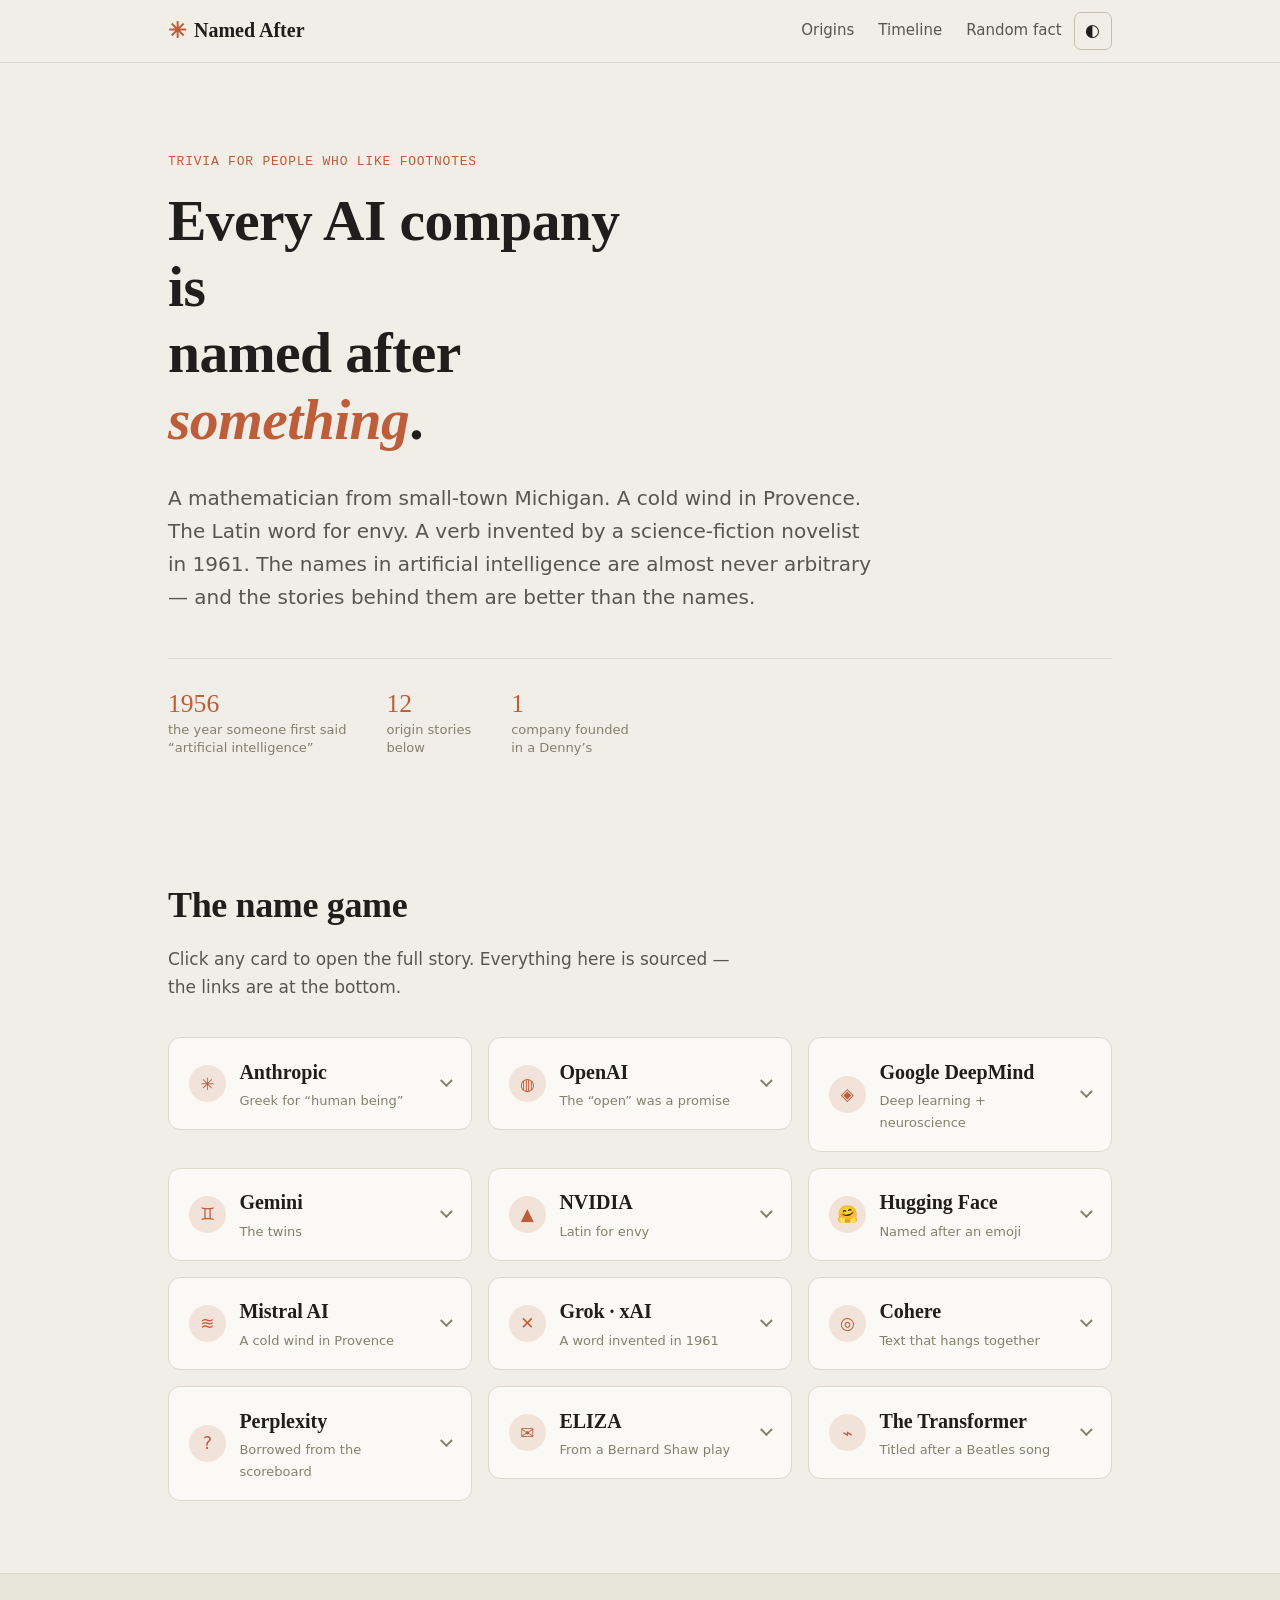
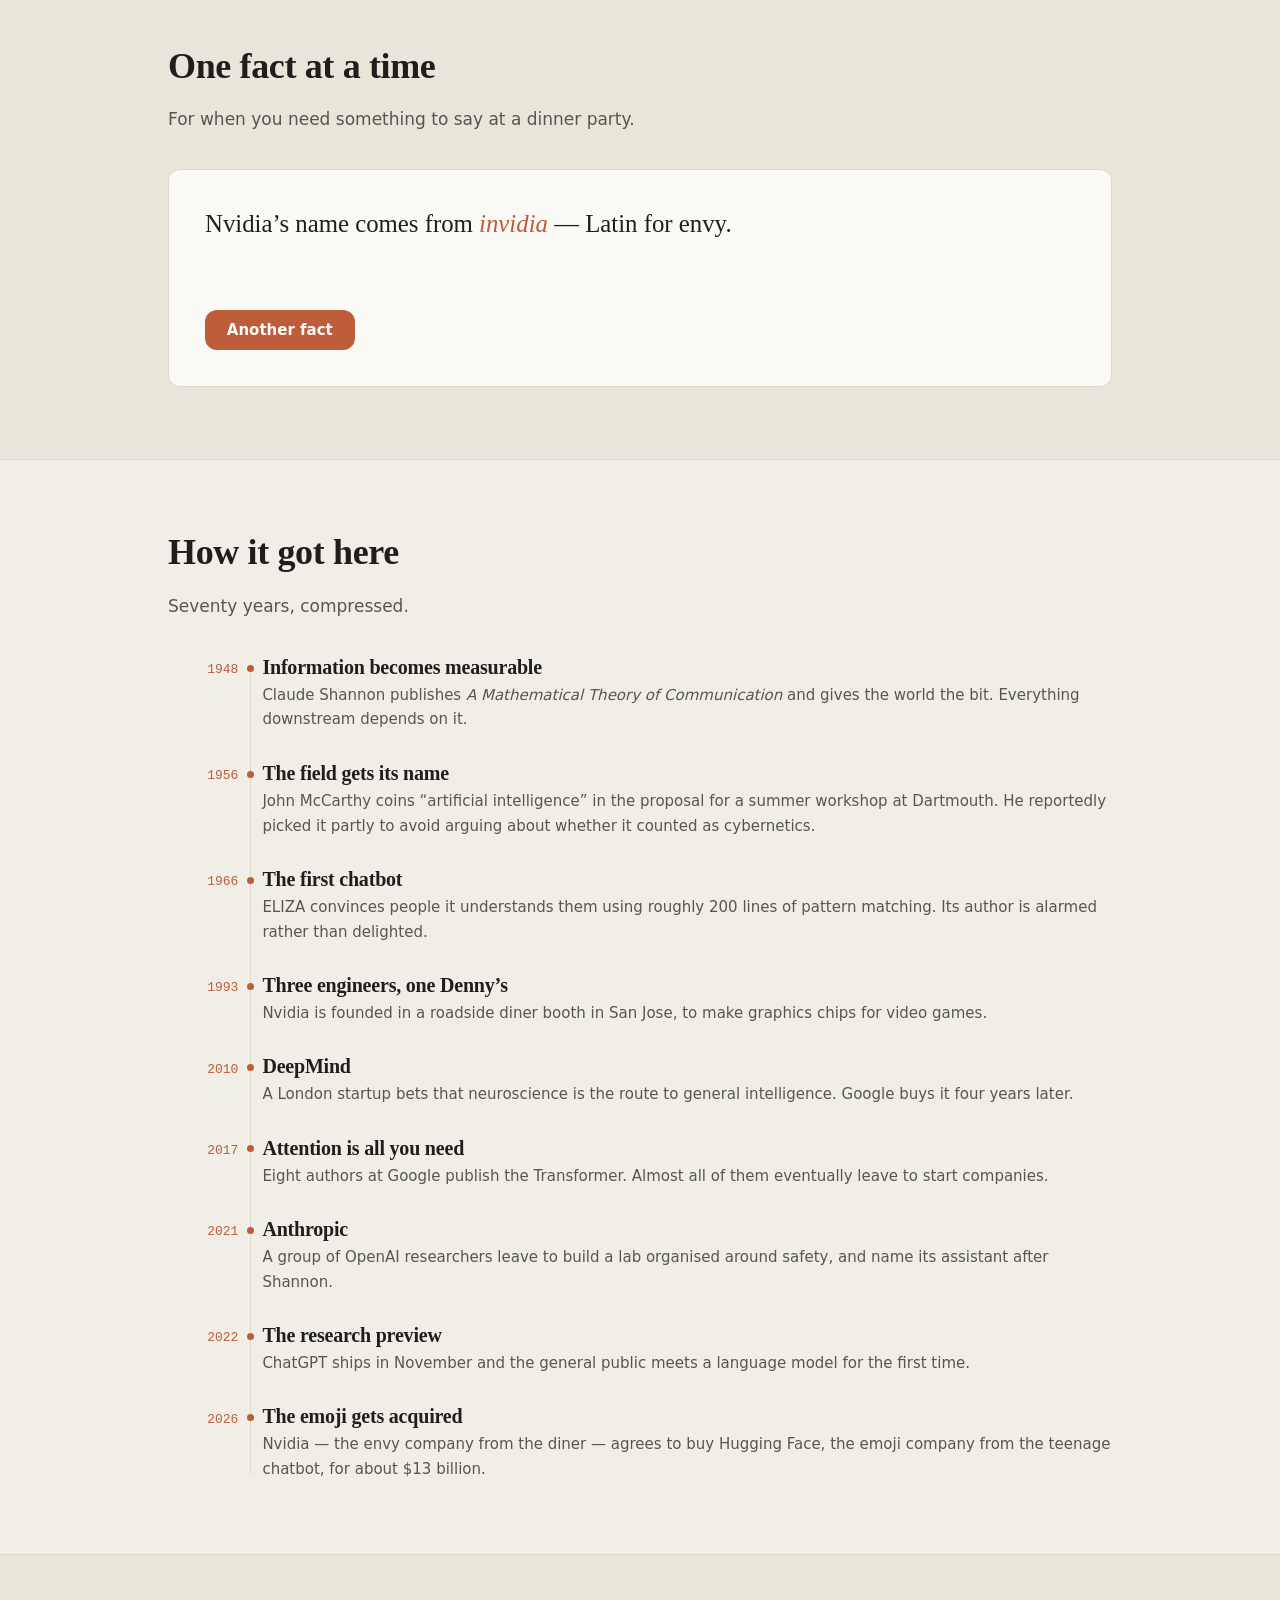
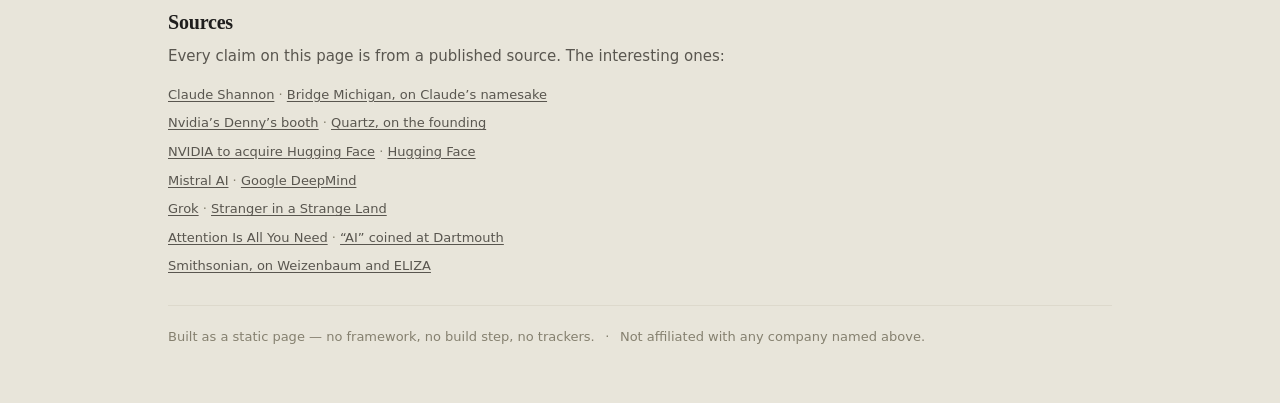
==== index.html @ ec39174f "Named After — where AI companies got their names A static site of origin stories: Claude from a math" ====
<!doctype html>
<html lang="en">
<head>
  <meta charset="utf-8">
  <meta name="viewport" content="width=device-width, initial-scale=1">
  <title>Named After — where AI companies got their names</title>
  <meta name="description" content="Claude comes from a mathematician. Nvidia comes from envy. Grok comes from a 1961 sci-fi novel. The origin stories behind the names in artificial intelligence.">
  <meta name="color-scheme" content="light dark">

  <meta property="og:title" content="Named After — where AI companies got their names">
  <meta property="og:description" content="Claude comes from a mathematician. Nvidia comes from envy. Grok comes from a 1961 sci-fi novel.">
  <meta property="og:type" content="website">

  <link rel="icon" href="data:image/svg+xml,<svg xmlns='http://www.w3.org/2000/svg' viewBox='0 0 100 100'><text y='.9em' font-size='90'>✳️</text></svg>">
  <link rel="stylesheet" href="assets/style.css">
</head>
<body>

<a class="skip-link" href="#main">Skip to content</a>

<header class="site-header">
  <div class="wrap header-inner">
    <a class="brand" href="#top">
      <span class="brand-mark" aria-hidden="true">✳</span>
      <span>Named&nbsp;After</span>
    </a>

    <button class="nav-toggle" aria-expanded="false" aria-controls="site-nav">
      <span class="nav-toggle-bars" aria-hidden="true"></span>
      <span class="sr-only">Menu</span>
    </button>

    <nav id="site-nav" class="site-nav" aria-label="Main">
      <a href="#origins">Origins</a>
      <a href="#timeline">Timeline</a>
      <a href="#shuffle">Random fact</a>
    </nav>

    <button id="theme-toggle" class="theme-toggle" type="button" aria-pressed="false">
      <span class="theme-icon" aria-hidden="true">◐</span>
      <span class="sr-only">Toggle dark mode</span>
    </button>
  </div>
</header>

<main id="main">

  <!-- ================= HERO ================= -->
  <section class="hero" id="top">
    <div class="wrap">
      <p class="eyebrow">Trivia for people who like footnotes</p>
      <h1>
        Every AI company is<br>
        named after <em>something</em>.
      </h1>
      <p class="lede">
        A mathematician from small-town Michigan. A cold wind in Provence. The Latin
        word for envy. A verb invented by a science-fiction novelist in 1961. The
        names in artificial intelligence are almost never arbitrary — and the
        stories behind them are better than the names.
      </p>

      <div class="hero-stats">
        <div class="stat">
          <span class="stat-num">1956</span>
          <span class="stat-label">the year someone first said<br>“artificial intelligence”</span>
        </div>
        <div class="stat">
          <span class="stat-num">12</span>
          <span class="stat-label">origin stories<br>below</span>
        </div>
        <div class="stat">
          <span class="stat-num">1</span>
          <span class="stat-label">company founded<br>in a Denny’s</span>
        </div>
      </div>
    </div>
  </section>

  <!-- ================= ORIGINS ================= -->
  <section class="section" id="origins">
    <div class="wrap">
      <h2>The name game</h2>
      <p class="section-lede">
        Click any card to open the full story. Everything here is sourced — the
        links are at the bottom.
      </p>

      <div class="card-grid">

        <!-- Anthropic -->
        <details class="card" data-tags="lab">
          <summary>
            <span class="card-mark" aria-hidden="true">✳</span>
            <span class="card-head">
              <span class="card-name">Anthropic</span>
              <span class="card-hook">Greek for “human being”</span>
            </span>
          </summary>
          <div class="card-body">
            <p>
              From the Greek <em>ánthrōpos</em> — human being. The name gestures at the
              <strong>anthropic principle</strong>, the idea that any theory of the universe
              has to account for the fact that observers exist inside it to ask the question.
            </p>
            <p>
              Founded in 2021 by siblings <strong>Dario Amodei</strong> (VP of Research at
              OpenAI) and <strong>Daniela Amodei</strong> (VP of Safety &amp; Policy),
              who left along with a group of colleagues including Jared Kaplan, Tom Brown,
              Chris Olah, Sam McCandlish, Jack Clark and Benjamin Mann.
            </p>
            <p class="card-kicker">
              And <strong>Claude</strong>? Named for <strong>Claude Shannon</strong>, the
              father of information theory, who in 1948 worked out that information could
              be measured in bits — the idea nearly all of modern computing rests on. He grew
              up in Gaylord, Michigan, population about 4,000.
            </p>
            <p class="card-meta">Founded 2021 · San Francisco</p>
          </div>
        </details>

        <!-- OpenAI -->
        <details class="card" data-tags="lab">
          <summary>
            <span class="card-mark" aria-hidden="true">◍</span>
            <span class="card-head">
              <span class="card-name">OpenAI</span>
              <span class="card-hook">The “open” was a promise</span>
            </span>
          </summary>
          <div class="card-body">
            <p>
              Founded in December 2015 as a non-profit, with the name announcing the plan:
              AI research published <em>openly</em>, as a counterweight to the same work
              happening behind closed doors at large companies.
            </p>
            <p>
              The structure changed as training costs climbed into the billions, and the
              name has been a running argument ever since — which is what happens when you
              put a commitment in your company name.
            </p>
            <p class="card-kicker">
              ChatGPT was launched in November 2022 as a low-key “research preview.” It
              became the fastest-growing consumer product in history, which nobody involved
              had planned for.
            </p>
            <p class="card-meta">Founded 2015 · San Francisco</p>
          </div>
        </details>

        <!-- DeepMind -->
        <details class="card" data-tags="lab">
          <summary>
            <span class="card-mark" aria-hidden="true">◈</span>
            <span class="card-head">
              <span class="card-name">Google DeepMind</span>
              <span class="card-hook">Deep learning + neuroscience</span>
            </span>
          </summary>
          <div class="card-body">
            <p>
              Founded in London in 2010 by <strong>Demis Hassabis</strong>,
              <strong>Shane Legg</strong> and <strong>Mustafa Suleyman</strong>. The name
              welds <em>deep</em> learning to the <em>mind</em> — the founding bet was that
              neuroscience and AI should be studied together.
            </p>
            <p>
              Google acquired it in 2014 for a reported $500&nbsp;million. In April 2023 it
              merged with Google Brain to become Google DeepMind.
            </p>
            <p class="card-kicker">
              Hassabis was a <strong>chess prodigy</strong> who reached master level at 13,
              then went into video games — he was a lead designer on the 1994 hit
              <em>Theme Park</em> while still a teenager. He was knighted in 2024 and shared
              the Nobel Prize in Chemistry the same year for AlphaFold.
            </p>
            <p class="card-meta">Founded 2010 · London</p>
          </div>
        </details>

        <!-- Gemini -->
        <details class="card" data-tags="model">
          <summary>
            <span class="card-mark" aria-hidden="true">♊</span>
            <span class="card-head">
              <span class="card-name">Gemini</span>
              <span class="card-hook">The twins</span>
            </span>
          </summary>
          <div class="card-body">
            <p>
              Named for the constellation of the twins — fitting for a model built by two
              merged research teams, Google Brain and DeepMind, that had spent a decade as
              rivals inside the same company.
            </p>
            <p class="card-kicker">
              There is a second reading the team has nodded at: <strong>Project Gemini</strong>,
              NASA’s two-seat programme of the mid-1960s. Gemini was the unglamorous middle
              child between Mercury and Apollo — the one that proved rendezvous and docking,
              without which the Moon landing could not have happened.
            </p>
            <p class="card-meta">Announced 2023 · Mountain View</p>
          </div>
        </details>

        <!-- NVIDIA -->
        <details class="card" data-tags="chips">
          <summary>
            <span class="card-mark" aria-hidden="true">▲</span>
            <span class="card-head">
              <span class="card-name">NVIDIA</span>
              <span class="card-hook">Latin for envy</span>
            </span>
          </summary>
          <div class="card-body">
            <p>
              From <em>invidia</em>, Latin for <strong>envy</strong> — the founders wanted
              graphics that the rest of the industry would covet. It blends with
              <strong>“NV”</strong>, short for “next version,” which is what they had been
              naming their files.
            </p>
            <p>
              Founded on 25 January 1993 by <strong>Jensen Huang</strong>,
              <strong>Chris Malachowsky</strong> and <strong>Curtis Priem</strong> — over
              coffee in a booth at a <strong>Denny’s in San Jose</strong>. Huang had been a
              dishwasher and busboy at Denny’s as a teenager. The booth now has a plaque.
            </p>
            <p class="card-kicker">
              The company that sold graphics cards to gamers turned out to own the hardware
              the entire AI industry runs on. In September 2026 it agreed to buy
              <strong>Hugging Face for about $13&nbsp;billion</strong> — its second-largest
              acquisition ever.
            </p>
            <p class="card-meta">Founded 1993 · San Jose</p>
          </div>
        </details>

        <!-- Hugging Face -->
        <details class="card" data-tags="tools">
          <summary>
            <span class="card-mark" aria-hidden="true">🤗</span>
            <span class="card-head">
              <span class="card-name">Hugging Face</span>
              <span class="card-hook">Named after an emoji</span>
            </span>
          </summary>
          <div class="card-body">
            <p>
              Straightforwardly named after <strong>🤗</strong>, the hugging face emoji.
              Founded in 2016 in New York by three French entrepreneurs who were building
              a <strong>chatbot for bored teenagers</strong>.
            </p>
            <p>
              The chatbot went nowhere. The tooling they had built to make it work turned
              into the default place the world shares machine-learning models — over
              3&nbsp;million of them, used by more than 18&nbsp;million developers.
            </p>
            <p class="card-kicker">
              In September 2026, <strong>NVIDIA agreed to acquire it for roughly
              $13&nbsp;billion</strong>. Which means an emoji a teenage-chatbot startup
              picked in 2016 is now worth about as much as a mid-size airline.
            </p>
            <p class="card-meta">Founded 2016 · New York</p>
          </div>
        </details>

        <!-- Mistral -->
        <details class="card" data-tags="lab">
          <summary>
            <span class="card-mark" aria-hidden="true">≋</span>
            <span class="card-head">
              <span class="card-name">Mistral AI</span>
              <span class="card-hook">A cold wind in Provence</span>
            </span>
          </summary>
          <div class="card-body">
            <p>
              The <strong>mistral</strong> is a strong, cold, dry north-westerly that funnels
              down the Rhône valley into the Mediterranean. It can blow for days, and it is
              famous for scouring the sky to a hard clear blue.
            </p>
            <p>
              Founded in Paris in 2023 by <strong>Arthur Mensch</strong> (ex-DeepMind),
              <strong>Guillaume Lample</strong> and <strong>Timothée Lacroix</strong>
              (both ex-Meta), who had met as students at École Polytechnique.
            </p>
            <p class="card-kicker">
              A very deliberate piece of naming: something unmistakably French and
              regional, from a company whose pitch was that Europe should not depend on
              American labs for its AI.
            </p>
            <p class="card-meta">Founded 2023 · Paris</p>
          </div>
        </details>

        <!-- xAI / Grok -->
        <details class="card" data-tags="model">
          <summary>
            <span class="card-mark" aria-hidden="true">✕</span>
            <span class="card-head">
              <span class="card-name">Grok · xAI</span>
              <span class="card-hook">A word invented in 1961</span>
            </span>
          </summary>
          <div class="card-body">
            <p>
              <strong>Grok</strong> was coined by <strong>Robert A. Heinlein</strong> in his
              1961 novel <em>Stranger in a Strange Land</em>. In the book it is a Martian
              word, and it means to understand something so completely that you merge with
              it — comprehension as absorption, not as analysis.
            </p>
            <p>
              It escaped the novel into 1960s counterculture, then into programmer slang,
              and is now in the <strong>Oxford English Dictionary</strong>: “to understand
              intuitively or by empathy.”
            </p>
            <p class="card-kicker">
              Heinlein’s Martians reportedly considered the word untranslatable, on the
              grounds that you would have to already grok it to understand the explanation.
            </p>
            <p class="card-meta">Founded 2023 · Bay Area</p>
          </div>
        </details>

        <!-- Cohere -->
        <details class="card" data-tags="lab">
          <summary>
            <span class="card-mark" aria-hidden="true">◎</span>
            <span class="card-head">
              <span class="card-name">Cohere</span>
              <span class="card-hook">Text that hangs together</span>
            </span>
          </summary>
          <div class="card-body">
            <p>
              To <em>cohere</em> is to hold together — which is exactly the thing language
              models are graded on. Founded in Toronto in 2019.
            </p>
            <p class="card-kicker">
              Co-founder <strong>Aidan Gomez</strong> was one of the eight authors of
              <em>Attention Is All You Need</em>, the 2017 Google paper that introduced the
              Transformer. He was an intern at the time. Nearly every author of that paper
              has since left to found or join an AI company.
            </p>
            <p class="card-meta">Founded 2019 · Toronto</p>
          </div>
        </details>

        <!-- Perplexity -->
        <details class="card" data-tags="tools">
          <summary>
            <span class="card-mark" aria-hidden="true">?</span>
            <span class="card-head">
              <span class="card-name">Perplexity</span>
              <span class="card-hook">Borrowed from the scoreboard</span>
            </span>
          </summary>
          <div class="card-body">
            <p>
              <strong>Perplexity</strong> is the classic measure of how good a language model
              is: roughly, how <em>surprised</em> the model is by text it has not seen. Low
              perplexity means the next word was close to what it expected.
            </p>
            <p>
              An in-joke of a name for a search company — naming yourself after the thing
              you are trying to drive down.
            </p>
            <p class="card-kicker">
              One way to picture it: a perplexity of 20 means the model is about as unsure
              as if it were picking uniformly between 20 equally plausible next words.
            </p>
            <p class="card-meta">Founded 2022 · San Francisco</p>
          </div>
        </details>

        <!-- ELIZA -->
        <details class="card" data-tags="history">
          <summary>
            <span class="card-mark" aria-hidden="true">✉</span>
            <span class="card-head">
              <span class="card-name">ELIZA</span>
              <span class="card-hook">From a Bernard Shaw play</span>
            </span>
          </summary>
          <div class="card-body">
            <p>
              The first chatbot, written by <strong>Joseph Weizenbaum</strong> at MIT between
              1964 and 1966. Named after <strong>Eliza Doolittle</strong> in George Bernard
              Shaw’s <em>Pygmalion</em> — the flower girl taught to speak like a duchess
              without changing who she is. A pointed choice: the program imitated
              understanding without having any.
            </p>
            <p>
              Its best-known script, DOCTOR, parodied a psychotherapist by turning your
              statements back into questions. It was about 200 lines of pattern-matching.
            </p>
            <p class="card-kicker">
              People confided in it anyway — reportedly including Weizenbaum’s own secretary,
              who asked him to leave the room. He spent much of the rest of his life warning
              about what he had found, and the effect is still called the
              <strong>ELIZA effect</strong>.
            </p>
            <p class="card-meta">1966 · MIT</p>
          </div>
        </details>

        <!-- Transformer -->
        <details class="card" data-tags="history">
          <summary>
            <span class="card-mark" aria-hidden="true">⌁</span>
            <span class="card-head">
              <span class="card-name">The Transformer</span>
              <span class="card-hook">Titled after a Beatles song</span>
            </span>
          </summary>
          <div class="card-body">
            <p>
              The architecture under the “T” in GPT arrived in a 2017 Google paper by eight
              authors: <em>Attention Is All You Need</em>. The title is a play on the
              Beatles’ <strong>“All You Need Is Love.”</strong>
            </p>
            <p>
              Co-author <strong>Llion Jones</strong> has said the title took him about five
              seconds to think of, and that he did not expect the others to go for it.
            </p>
            <p class="card-kicker">
              The claim in the title was technical and slightly cheeky: you could throw out
              the recurrence and convolutions everyone assumed were essential, and keep only
              the attention mechanism. It worked, and it is why any of the rest of this page
              exists.
            </p>
            <p class="card-meta">2017 · Google</p>
          </div>
        </details>

      </div>
    </div>
  </section>

  <!-- ================= SHUFFLE ================= -->
  <section class="section section-alt" id="shuffle">
    <div class="wrap">
      <h2>One fact at a time</h2>
      <p class="section-lede">For when you need something to say at a dinner party.</p>

      <div class="fact-box">
        <p class="fact-text" id="fact-text" aria-live="polite">
          Nvidia’s name comes from <em>invidia</em> — Latin for envy.
        </p>
        <button class="btn btn-primary" id="fact-btn" type="button">Another fact</button>
      </div>
    </div>
  </section>

  <!-- ================= TIMELINE ================= -->
  <section class="section" id="timeline">
    <div class="wrap">
      <h2>How it got here</h2>
      <p class="section-lede">Seventy years, compressed.</p>

      <ol class="timeline">
        <li>
          <span class="tl-year">1948</span>
          <div class="tl-body">
            <h3>Information becomes measurable</h3>
            <p>Claude Shannon publishes <em>A Mathematical Theory of Communication</em> and
            gives the world the bit. Everything downstream depends on it.</p>
          </div>
        </li>
        <li>
          <span class="tl-year">1956</span>
          <div class="tl-body">
            <h3>The field gets its name</h3>
            <p>John McCarthy coins “artificial intelligence” in the proposal for a summer
            workshop at Dartmouth. He reportedly picked it partly to avoid arguing about
            whether it counted as cybernetics.</p>
          </div>
        </li>
        <li>
          <span class="tl-year">1966</span>
          <div class="tl-body">
            <h3>The first chatbot</h3>
            <p>ELIZA convinces people it understands them using roughly 200 lines of
            pattern matching. Its author is alarmed rather than delighted.</p>
          </div>
        </li>
        <li>
          <span class="tl-year">1993</span>
          <div class="tl-body">
            <h3>Three engineers, one Denny’s</h3>
            <p>Nvidia is founded in a roadside diner booth in San Jose, to make graphics
            chips for video games.</p>
          </div>
        </li>
        <li>
          <span class="tl-year">2010</span>
          <div class="tl-body">
            <h3>DeepMind</h3>
            <p>A London startup bets that neuroscience is the route to general intelligence.
            Google buys it four years later.</p>
          </div>
        </li>
        <li>
          <span class="tl-year">2017</span>
          <div class="tl-body">
            <h3>Attention is all you need</h3>
            <p>Eight authors at Google publish the Transformer. Almost all of them
            eventually leave to start companies.</p>
          </div>
        </li>
        <li>
          <span class="tl-year">2021</span>
          <div class="tl-body">
            <h3>Anthropic</h3>
            <p>A group of OpenAI researchers leave to build a lab organised around safety,
            and name its assistant after Shannon.</p>
          </div>
        </li>
        <li>
          <span class="tl-year">2022</span>
          <div class="tl-body">
            <h3>The research preview</h3>
            <p>ChatGPT ships in November and the general public meets a language model for
            the first time.</p>
          </div>
        </li>
        <li>
          <span class="tl-year">2026</span>
          <div class="tl-body">
            <h3>The emoji gets acquired</h3>
            <p>Nvidia — the envy company from the diner — agrees to buy Hugging Face, the
            emoji company from the teenage chatbot, for about $13 billion.</p>
          </div>
        </li>
      </ol>
    </div>
  </section>

</main>

<footer class="site-footer">
  <div class="wrap">
    <h2 class="footer-title">Sources</h2>
    <p class="footer-note">
      Every claim on this page is from a published source. The interesting ones:
    </p>
    <ul class="source-list">
      <li><a href="https://en.wikipedia.org/wiki/Claude_Shannon">Claude Shannon</a> · <a href="https://bridgemi.com/business-watch/ever-tried-claude-ai-meet-the-michigander-who-inspired-its-name/">Bridge Michigan, on Claude’s namesake</a></li>
      <li><a href="https://blogs.nvidia.com/blog/2023/09/26/nvidia-dennys-trillion">Nvidia’s Denny’s booth</a> · <a href="https://qz.com/nvidia-history-origin-ai-chip-jensen-huang-1851372906">Quartz, on the founding</a></li>
      <li><a href="https://blogs.nvidia.com/blog/nvidia-to-acquire-hugging-face/">NVIDIA to acquire Hugging Face</a> · <a href="https://en.wikipedia.org/wiki/Hugging_Face">Hugging Face</a></li>
      <li><a href="https://en.wikipedia.org/wiki/Mistral_AI">Mistral AI</a> · <a href="https://en.wikipedia.org/wiki/Google_DeepMind">Google DeepMind</a></li>
      <li><a href="https://en.wikipedia.org/wiki/Grok">Grok</a> · <a href="https://en.wikipedia.org/wiki/Stranger_in_a_Strange_Land">Stranger in a Strange Land</a></li>
      <li><a href="https://arxiv.org/abs/1706.03762">Attention Is All You Need</a> · <a href="https://home.dartmouth.edu/about/artificial-intelligence-ai-coined-dartmouth">“AI” coined at Dartmouth</a></li>
      <li><a href="https://www.smithsonianmag.com/history/why-the-computer-scientist-behind-the-worlds-first-chatbot-dedicated-his-life-to-publicizing-the-threat-posed-by-ai-180987971/">Smithsonian, on Weizenbaum and ELIZA</a></li>
    </ul>
    <p class="colophon">
      Built as a static page — no framework, no build step, no trackers.
      <span class="colophon-sep" aria-hidden="true">·</span>
      Not affiliated with any company named above.
    </p>
  </div>
</footer>

<script src="assets/main.js"></script>
</body>
</html>
---- assets/style.css ----
/* ==========================================================================
   Named After — stylesheet
   --------------------------------------------------------------------------
   Every colour is a custom property, defined once in the :root blocks below.
   Nothing further down hardcodes a colour. Dark mode is therefore only a
   redefinition of tokens — keep it that way.

   Three theme states, and all three are needed:
     :root                                  light (also the no-preference default)
     @media (prefers-color-scheme: dark)    follows the OS, unless overridden
     :root[data-theme="..."]                explicit user choice, wins over both
   ========================================================================== */

:root {
  --bg:            #f0eee6;
  --bg-alt:        #e8e5da;
  --surface:       #faf9f5;
  --surface-2:     #f3f1e9;
  --border:        #ddd9cc;
  --border-strong: #c5bfad;

  --text:          #1f1e1d;
  --text-muted:    #59564f;
  --text-faint:    #85806f;

  --accent:        #bd5d3a;
  --accent-hover:  #a04a2b;
  --accent-soft:   #f2e3da;
  --on-accent:     #fdfcfa;

  --focus:         #1a6ec4;

  --wrap:      62rem;
  --radius:    12px;
  --radius-sm: 7px;

  --step-2: 0.8125rem;
  --step-1: 0.9375rem;
  --step0:  1.0625rem;
  --step1:  1.25rem;
  --step2:  1.6rem;
  --step3:  2.25rem;

  --serif: "Iowan Old Style", "Palatino Linotype", Palatino, Georgia,
           "Times New Roman", serif;
  --sans:  ui-sans-serif, system-ui, -apple-system, "Segoe UI", Roboto,
           "Helvetica Neue", Arial, sans-serif;
  --mono:  ui-monospace, SFMono-Regular, "SF Mono", Menlo, Consolas,
           "Liberation Mono", monospace;
}

/* Follow the OS, but never override an explicit light choice. */
@media (prefers-color-scheme: dark) {
  :root:not([data-theme="light"]) {
    --bg:            #1f1e1d;
    --bg-alt:        #191817;
    --surface:       #262624;
    --surface-2:     #2e2d2a;
    --border:        #3a3835;
    --border-strong: #4e4b46;

    --text:          #f0eee6;
    --text-muted:    #b4afa2;
    --text-faint:    #8c8779;

    --accent:        #e08a6b;
    --accent-hover:  #eda186;
    --accent-soft:   #35291f;
    --on-accent:     #1f1e1d;

    --focus:         #7ab5f5;
  }
}

/* Explicit choice wins in both directions. */
:root[data-theme="dark"] {
  --bg:            #1f1e1d;
  --bg-alt:        #191817;
  --surface:       #262624;
  --surface-2:     #2e2d2a;
  --border:        #3a3835;
  --border-strong: #4e4b46;

  --text:          #f0eee6;
  --text-muted:    #b4afa2;
  --text-faint:    #8c8779;

  --accent:        #e08a6b;
  --accent-hover:  #eda186;
  --accent-soft:   #35291f;
  --on-accent:     #1f1e1d;

  --focus:         #7ab5f5;
}

/* --- Base ----------------------------------------------------------- */

*, *::before, *::after { box-sizing: border-box; }

html { scroll-behavior: smooth; }
@media (prefers-reduced-motion: reduce) { html { scroll-behavior: auto; } }

body {
  margin: 0;
  background: var(--bg);
  color: var(--text);
  font-family: var(--sans);
  font-size: var(--step0);
  line-height: 1.65;
  -webkit-font-smoothing: antialiased;
}

h1, h2, h3 {
  font-family: var(--serif);
  line-height: 1.15;
  margin: 0 0 0.5em;
  letter-spacing: -0.01em;
  font-weight: 600;
}

p { margin: 0 0 1em; }

a { color: var(--accent); text-underline-offset: 2px; }
a:hover { color: var(--accent-hover); }

em { font-style: italic; }

:focus-visible {
  outline: 2px solid var(--focus);
  outline-offset: 2px;
  border-radius: 3px;
}

.sr-only {
  position: absolute; width: 1px; height: 1px;
  padding: 0; margin: -1px; overflow: hidden;
  clip: rect(0 0 0 0); white-space: nowrap; border: 0;
}

.skip-link {
  position: absolute; left: 0.5rem; top: -3rem;
  background: var(--accent); color: var(--on-accent);
  padding: 0.5rem 0.9rem; border-radius: var(--radius-sm);
  text-decoration: none; z-index: 100;
  transition: top 120ms ease;
}
.skip-link:focus { top: 0.5rem; color: var(--on-accent); }

.wrap {
  width: 100%;
  max-width: var(--wrap);
  margin-inline: auto;
  padding-inline: 1.5rem;
}

/* --- Header --------------------------------------------------------- */

.site-header {
  position: sticky;
  top: 0;
  z-index: 20;
  background: color-mix(in srgb, var(--bg) 86%, transparent);
  backdrop-filter: blur(10px);
  border-bottom: 1px solid var(--border);
}

.header-inner {
  display: flex;
  align-items: center;
  gap: 0.75rem;
  min-height: 3.85rem;
}

.brand {
  display: inline-flex;
  align-items: center;
  gap: 0.5rem;
  font-family: var(--serif);
  font-size: var(--step1);
  font-weight: 600;
  color: var(--text);
  text-decoration: none;
  margin-right: auto;
}
.brand-mark { color: var(--accent); font-size: 1.1em; }

.site-nav { display: flex; gap: 1.5rem; }
.site-nav a {
  color: var(--text-muted);
  text-decoration: none;
  font-size: var(--step-1);
  font-weight: 500;
}
.site-nav a:hover { color: var(--text); }

.nav-toggle, .theme-toggle {
  display: inline-flex;
  align-items: center; justify-content: center;
  width: 2.4rem; height: 2.4rem;
  background: transparent;
  color: var(--text);
  border: 1px solid var(--border-strong);
  border-radius: var(--radius-sm);
  cursor: pointer;
  font-size: var(--step0);
  flex: 0 0 auto;
}
.nav-toggle:hover, .theme-toggle:hover { background: var(--surface-2); }

.nav-toggle { display: none; }

.nav-toggle-bars,
.nav-toggle-bars::before,
.nav-toggle-bars::after {
  display: block; width: 17px; height: 2px;
  background: var(--text); border-radius: 2px;
}
.nav-toggle-bars { position: relative; }
.nav-toggle-bars::before,
.nav-toggle-bars::after { content: ""; position: absolute; left: 0; }
.nav-toggle-bars::before { top: -6px; }
.nav-toggle-bars::after  { top:  6px; }

/* --- Hero ----------------------------------------------------------- */

.hero { padding: clamp(3rem, 8vw, 5.5rem) 0 clamp(2rem, 5vw, 3.5rem); }

.eyebrow {
  font-family: var(--mono);
  font-size: var(--step-2);
  letter-spacing: 0.06em;
  text-transform: uppercase;
  color: var(--accent);
  margin-bottom: 1rem;
}

.hero h1 {
  font-size: clamp(2.2rem, 6.4vw, 3.6rem);
  max-width: 16ch;
}
.hero h1 em { color: var(--accent); font-style: italic; }

.lede {
  font-size: var(--step1);
  color: var(--text-muted);
  max-width: 56ch;
  margin-top: 1.4rem;
}

.hero-stats {
  display: flex;
  flex-wrap: wrap;
  gap: 2.5rem;
  margin-top: 2.75rem;
  padding-top: 2rem;
  border-top: 1px solid var(--border);
}
.stat { display: flex; flex-direction: column; gap: 0.3rem; }
.stat-num {
  font-family: var(--serif);
  font-size: var(--step2);
  color: var(--accent);
  line-height: 1;
}
.stat-label { font-size: var(--step-2); color: var(--text-faint); line-height: 1.4; }

/* --- Sections ------------------------------------------------------- */

.section { padding: clamp(2.75rem, 6vw, 4.5rem) 0; }
.section-alt { background: var(--bg-alt); border-block: 1px solid var(--border); }

.section h2 { font-size: var(--step3); }
.section-lede { color: var(--text-muted); max-width: 52ch; margin-bottom: 2.25rem; }

/* --- Origin cards --------------------------------------------------- */

.card-grid {
  display: grid;
  grid-template-columns: repeat(auto-fit, minmax(17.5rem, 1fr));
  gap: 1rem;
  align-items: start;
}

.card {
  background: var(--surface);
  border: 1px solid var(--border);
  border-radius: var(--radius);
  overflow: hidden;
  transition: border-color 140ms ease;
}
.card:hover { border-color: var(--border-strong); }
.card[open] { border-color: var(--accent); }

.card summary {
  display: flex;
  align-items: center;
  gap: 0.85rem;
  padding: 1.1rem 1.25rem;
  cursor: pointer;
  list-style: none;
}
/* Hide the native disclosure triangle in every engine. */
.card summary::-webkit-details-marker { display: none; }
.card summary::marker { content: ""; }

.card-mark {
  display: grid;
  place-items: center;
  width: 2.3rem; height: 2.3rem;
  flex: 0 0 auto;
  background: var(--accent-soft);
  color: var(--accent);
  border-radius: 50%;
  font-size: var(--step0);
}

.card-head { display: flex; flex-direction: column; gap: 0.1rem; min-width: 0; }
.card-name {
  font-family: var(--serif);
  font-size: var(--step1);
  font-weight: 600;
  color: var(--text);
}
.card-hook { font-size: var(--step-2); color: var(--text-faint); }

/* The chevron is generated so the markup stays clean. */
.card summary::after {
  content: "";
  margin-left: auto;
  flex: 0 0 auto;
  width: 0.55rem; height: 0.55rem;
  border-right: 2px solid var(--text-faint);
  border-bottom: 2px solid var(--text-faint);
  transform: rotate(45deg) translate(-2px, -2px);
  transition: transform 160ms ease;
}
.card[open] summary::after {
  transform: rotate(-135deg) translate(-2px, -2px);
  border-color: var(--accent);
}

.card-body {
  padding: 0 1.25rem 1.25rem;
  border-top: 1px solid var(--border);
  margin-top: -1px;
  padding-top: 1.1rem;
}
.card-body p { font-size: var(--step-1); color: var(--text-muted); }
.card-body p:last-child { margin-bottom: 0; }
.card-body strong { color: var(--text); font-weight: 600; }

.card-kicker {
  background: var(--surface-2);
  border-left: 2px solid var(--accent);
  border-radius: 0 var(--radius-sm) var(--radius-sm) 0;
  padding: 0.8rem 0.95rem;
  margin-top: 1.1rem;
}

.card-meta {
  font-family: var(--mono);
  font-size: var(--step-2);
  color: var(--text-faint);
  margin-top: 1rem;
}

/* --- Random fact ---------------------------------------------------- */

.fact-box {
  background: var(--surface);
  border: 1px solid var(--border);
  border-radius: var(--radius);
  padding: clamp(1.5rem, 4vw, 2.25rem);
  display: flex;
  flex-direction: column;
  align-items: flex-start;
  gap: 1.5rem;
}
.fact-text {
  font-family: var(--serif);
  font-size: clamp(1.2rem, 3vw, 1.55rem);
  line-height: 1.45;
  color: var(--text);
  margin: 0;
  min-height: 3.2em;
}
.fact-text em { color: var(--accent); }

.btn {
  display: inline-flex;
  align-items: center;
  padding: 0.65rem 1.3rem;
  border: 1px solid transparent;
  border-radius: var(--radius);
  font-family: var(--sans);
  font-size: var(--step-1);
  font-weight: 600;
  text-decoration: none;
  cursor: pointer;
  transition: background-color 120ms ease;
}
.btn-primary { background: var(--accent); color: var(--on-accent); }
.btn-primary:hover { background: var(--accent-hover); color: var(--on-accent); }

/* --- Timeline ------------------------------------------------------- */

/* Timeline geometry. The rail and its dots must sit in the MIDDLE of the grid
   gap, never over the year column — otherwise the dot clips the last digit.
   Keep these four numbers in sync if you change the column width or gap:
     column 4.4rem | gap 1.5rem  ->  gap centre 5.15rem, body starts 5.9rem
     dot offset = -(body - centre) - half dot = -(0.75) - 0.22 = -0.97rem   */
.timeline { list-style: none; margin: 0; padding: 0; position: relative; }
.timeline::before {
  content: "";
  position: absolute;
  left: 5.15rem; top: 0.5rem; bottom: 0.5rem;
  width: 1px;
  background: var(--border);
}
.timeline li {
  display: grid;
  grid-template-columns: 4.4rem 1fr;
  gap: 1.5rem;
  padding-bottom: 1.85rem;
  position: relative;
}
.timeline li:last-child { padding-bottom: 0; }

.tl-year {
  font-family: var(--mono);
  font-size: var(--step-2);
  color: var(--accent);
  text-align: right;
  padding-top: 0.2rem;
  white-space: nowrap;
}
.tl-body { position: relative; }
.tl-body::before {
  content: "";
  position: absolute;
  left: -0.97rem; top: 0.55rem;
  width: 7px; height: 7px;
  background: var(--accent);
  border-radius: 50%;
}
.tl-body h3 { font-size: var(--step1); margin-bottom: 0.25rem; }
.tl-body p { font-size: var(--step-1); color: var(--text-muted); margin: 0; }

/* --- Footer --------------------------------------------------------- */

.site-footer {
  border-top: 1px solid var(--border);
  background: var(--bg-alt);
  padding: clamp(2.5rem, 5vw, 3.5rem) 0;
}
.footer-title { font-size: var(--step1); }
.footer-note { color: var(--text-muted); font-size: var(--step-1); }

.source-list {
  list-style: none;
  margin: 0 0 1.75rem;
  padding: 0;
  display: grid;
  gap: 0.45rem;
  font-size: var(--step-2);
  color: var(--text-faint);
}
.source-list a { color: var(--text-muted); }
.source-list a:hover { color: var(--accent); }

.colophon {
  font-size: var(--step-2);
  color: var(--text-faint);
  border-top: 1px solid var(--border);
  padding-top: 1.25rem;
  margin: 0;
}
.colophon-sep { margin-inline: 0.4rem; }

/* --- Mobile --------------------------------------------------------- */

@media (max-width: 768px) {
  .nav-toggle { display: inline-flex; order: 2; }
  .theme-toggle { order: 3; }

  .site-nav {
    display: none;
    order: 4;
    width: 100%;
    flex-direction: column;
    gap: 0;
    padding: 0.25rem 0 0.9rem;
    border-top: 1px solid var(--border);
  }
  .site-nav.is-open { display: flex; }
  .site-nav a { padding: 0.6rem 0; font-size: var(--step0); }

  .header-inner { flex-wrap: wrap; padding-block: 0.6rem; }

  .hero-stats { gap: 1.5rem 2rem; }

  /* column 3.3rem | gap 1.1rem -> gap centre 3.85rem, body starts 4.4rem
     dot offset = -(4.4 - 3.85) - 0.22 = -0.77rem */
  .timeline::before { left: 3.85rem; }
  .timeline li { grid-template-columns: 3.3rem 1fr; gap: 1.1rem; }
  .tl-body::before { left: -0.77rem; }
}

@media (prefers-reduced-motion: reduce) {
  * { transition-duration: 0.01ms !important; animation-duration: 0.01ms !important; }
}
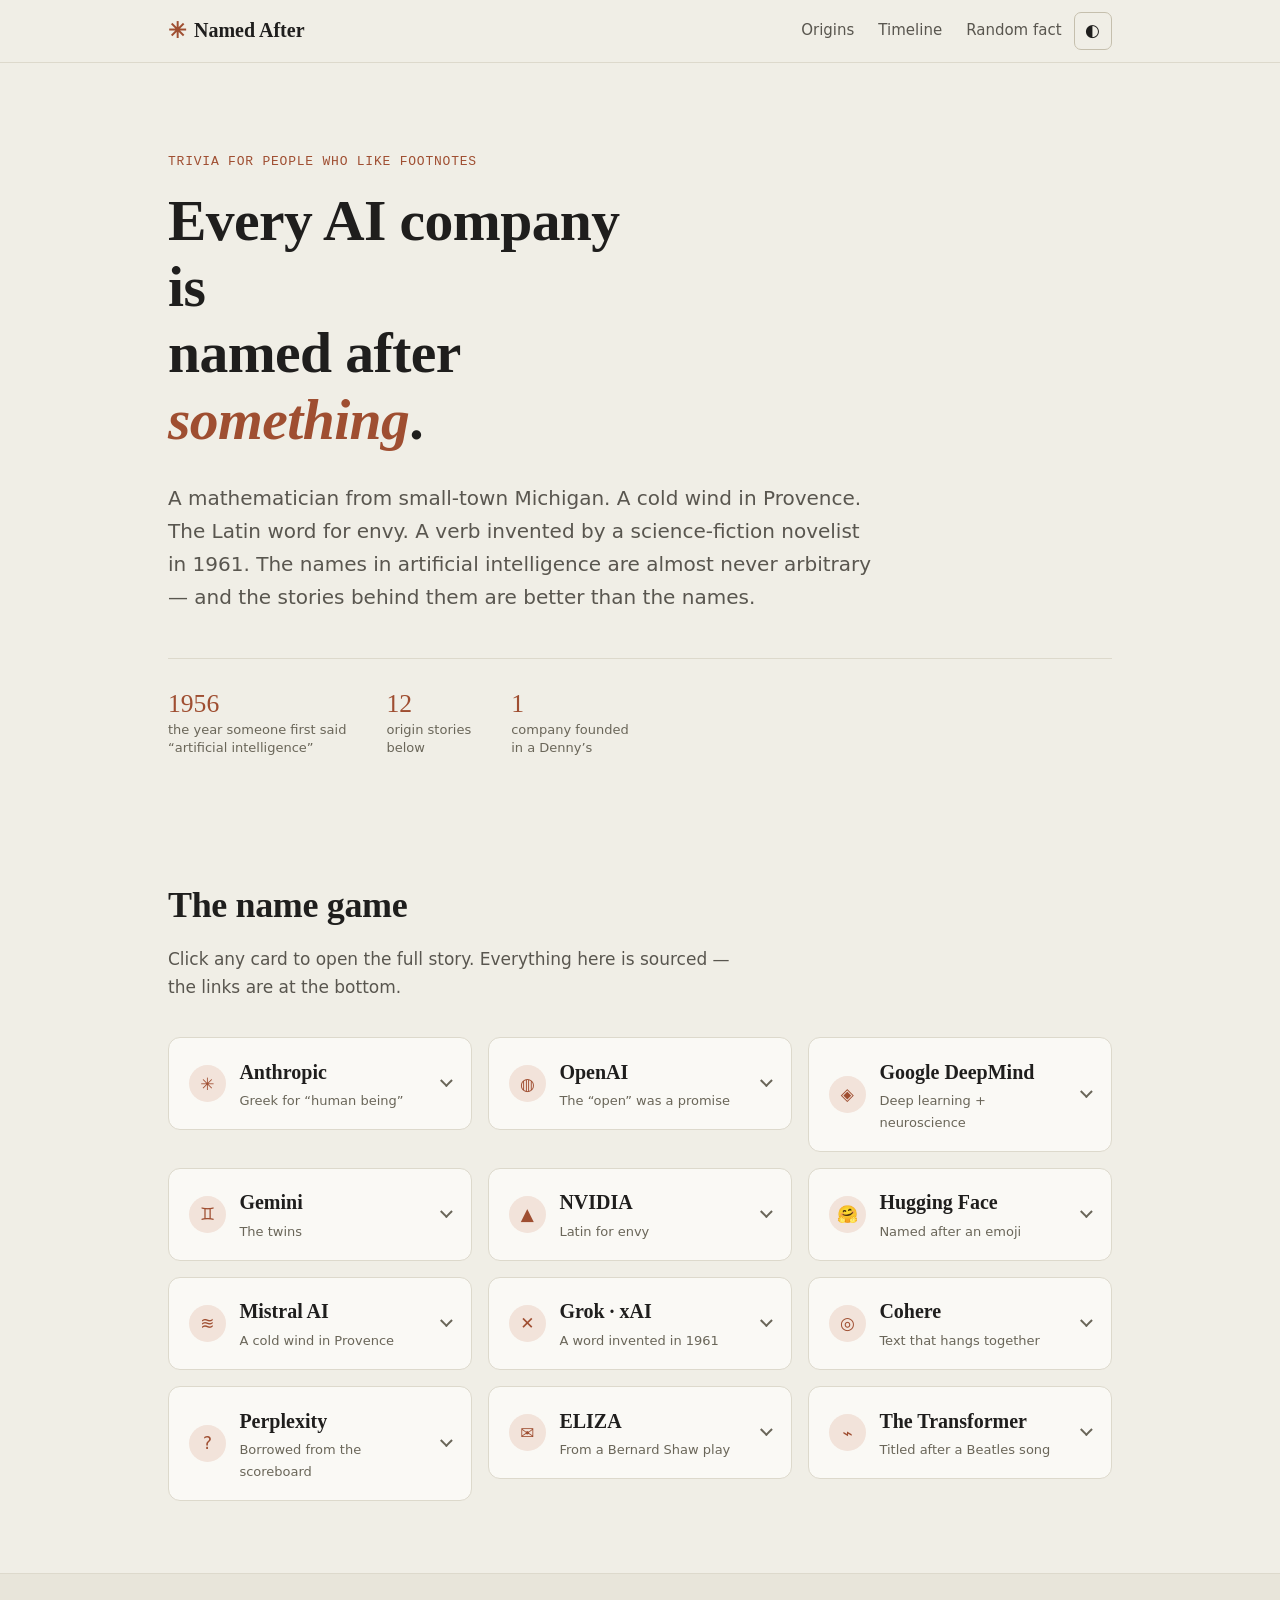
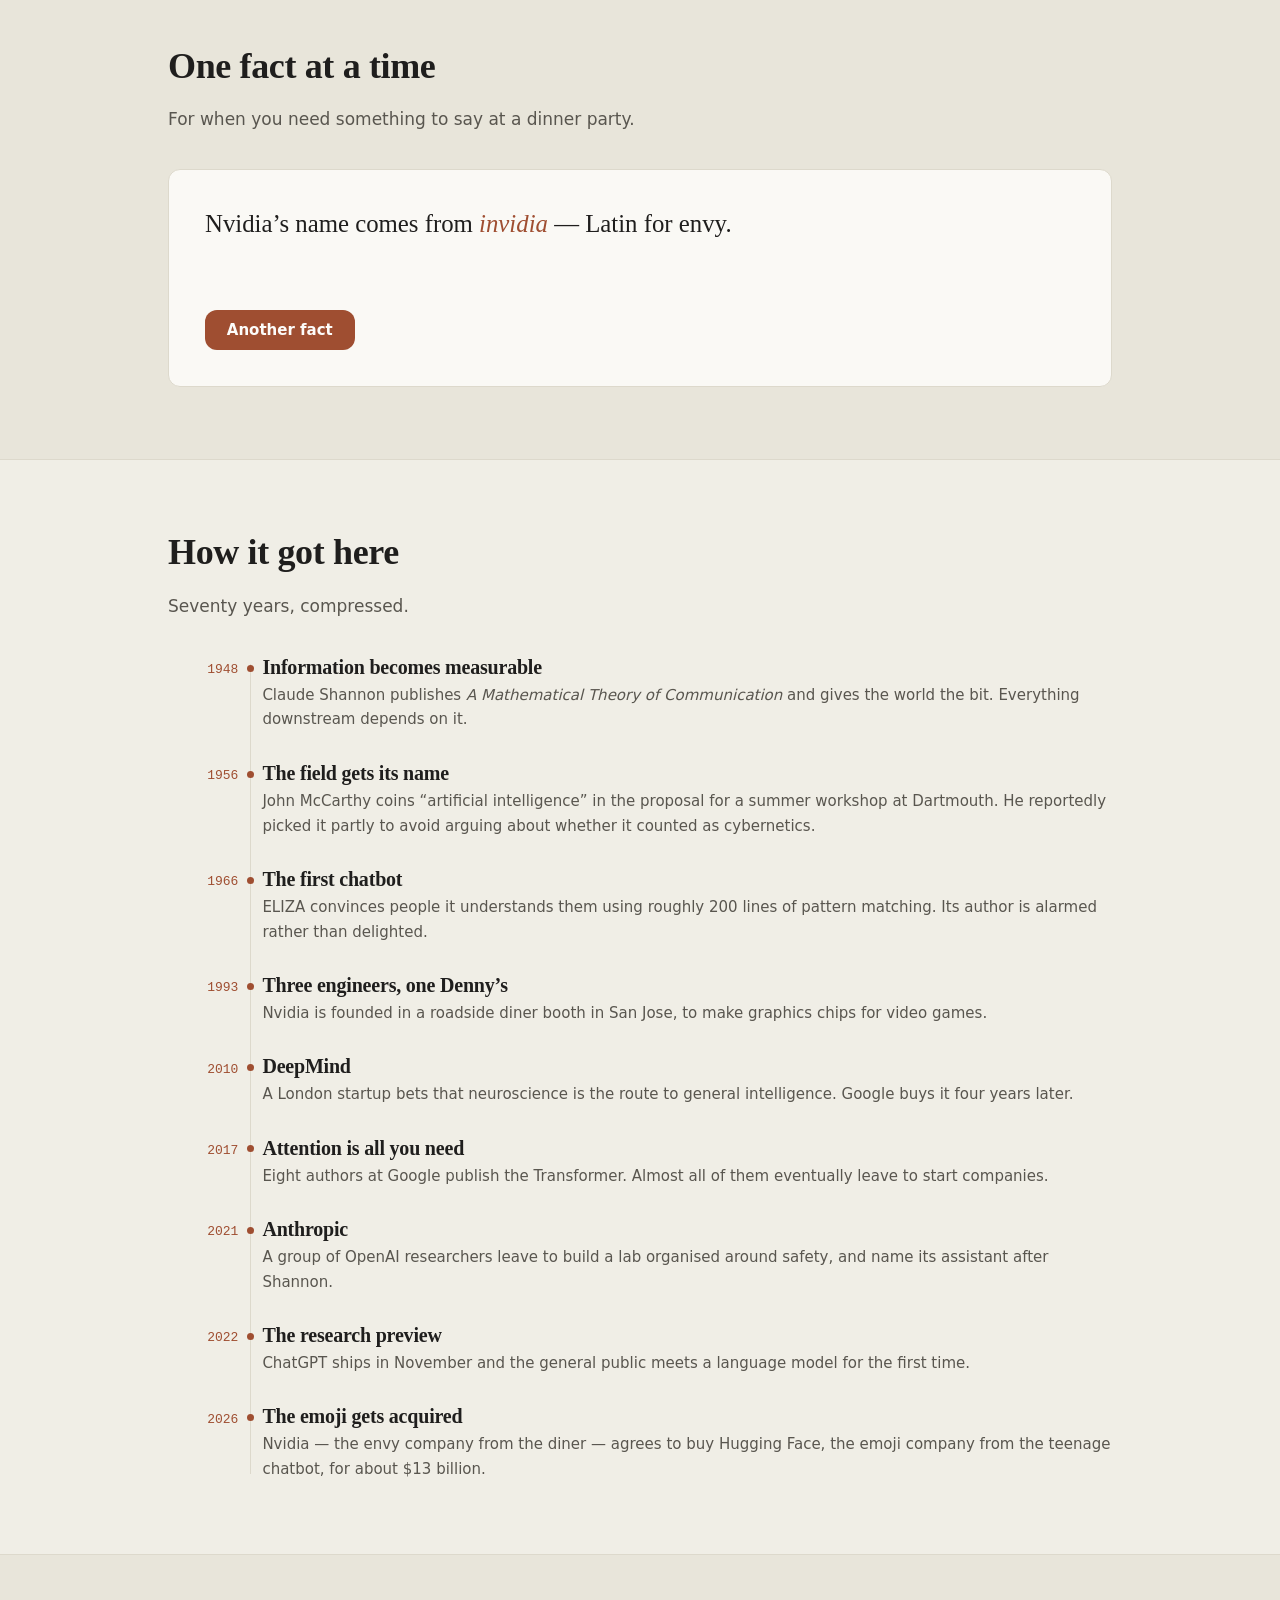
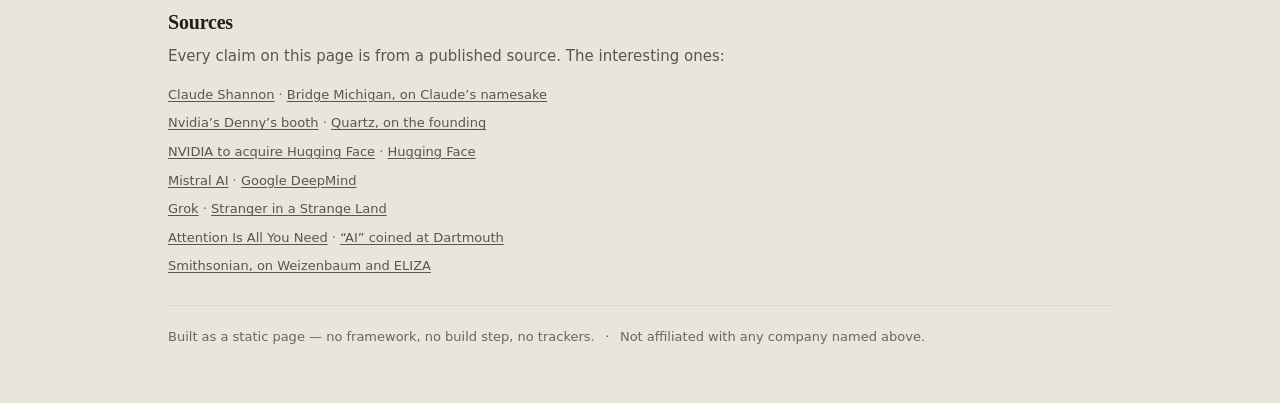
==== commit c3a7490b: "Fix all WCAG AA contrast failures; add share card, robots, sitemap and a 404 page" ====
--- a/index.html
+++ b/index.html
@@ -7,9 +7,31 @@
   <meta name="description" content="Claude comes from a mathematician. Nvidia comes from envy. Grok comes from a 1961 sci-fi novel. The origin stories behind the names in artificial intelligence.">
   <meta name="color-scheme" content="light dark">
 
+  <!-- Tints the browser chrome on mobile. Two entries, because the page
+       follows the OS and a single value would clash in one of the themes. -->
+  <meta name="theme-color" content="#f0eee6" media="(prefers-color-scheme: light)">
+  <meta name="theme-color" content="#1f1e1d" media="(prefers-color-scheme: dark)">
+
+  <!-- The trailing slash matters: GitHub Pages serves this page at the
+       directory URL, and a canonical without it points at a 301. -->
+  <link rel="canonical" href="https://jonathanmathews449-stack.github.io/named-after/">
+
   <meta property="og:title" content="Named After — where AI companies got their names">
   <meta property="og:description" content="Claude comes from a mathematician. Nvidia comes from envy. Grok comes from a 1961 sci-fi novel.">
   <meta property="og:type" content="website">
+  <meta property="og:site_name" content="Named After">
+  <meta property="og:url" content="https://jonathanmathews449-stack.github.io/named-after/">
+
+  <!-- og:image must be a raster file and an absolute URL. Every platform
+       ignores an SVG here, and several refuse a relative path, so the
+       favicon's inline-SVG trick does not transfer. Built from
+       og-source.html by scripts/og-image.sh; the dimensions are declared so
+       the card reserves the right space before the image arrives. -->
+  <meta property="og:image" content="https://jonathanmathews449-stack.github.io/named-after/og.png">
+  <meta property="og:image:width" content="1200">
+  <meta property="og:image:height" content="630">
+  <meta property="og:image:alt" content="Named After — every AI company is named after something. Claude: a mathematician. Nvidia: Latin for envy. Grok: a 1961 novel.">
+  <meta name="twitter:card" content="summary_large_image">
 
   <link rel="icon" href="data:image/svg+xml,<svg xmlns='http://www.w3.org/2000/svg' viewBox='0 0 100 100'><text y='.9em' font-size='90'>✳️</text></svg>">
   <link rel="stylesheet" href="assets/style.css">
--- a/assets/style.css
+++ b/assets/style.css
@@ -9,6 +9,15 @@
      :root                                  light (also the no-preference default)
      @media (prefers-color-scheme: dark)    follows the OS, unless overridden
      :root[data-theme="..."]                explicit user choice, wins over both
+
+   These four tokens are pinned by contrast, not by taste. Measured against
+   every background they actually sit on, all pass WCAG AA (4.5:1) with the
+   worst case in brackets:
+     light --accent      #9f4e31  on --accent-soft  [4.65]  and as a button
+                                  ground under --on-accent [5.68]
+     light --text-faint  #6a6659  on --bg-alt       [4.55]
+     dark  --text-faint  #9d9889  on --surface-2    [4.78]
+   Lightening any of them fails again. Re-measure before changing one.
    ========================================================================== */
 
 :root {
@@ -21,10 +30,10 @@
 
   --text:          #1f1e1d;
   --text-muted:    #59564f;
-  --text-faint:    #85806f;
-
-  --accent:        #bd5d3a;
-  --accent-hover:  #a04a2b;
+  --text-faint:    #6a6659;
+
+  --accent:        #9f4e31;
+  --accent-hover:  #853f27;
   --accent-soft:   #f2e3da;
   --on-accent:     #fdfcfa;
 
@@ -61,7 +70,7 @@
 
     --text:          #f0eee6;
     --text-muted:    #b4afa2;
-    --text-faint:    #8c8779;
+    --text-faint:    #9d9889;
 
     --accent:        #e08a6b;
     --accent-hover:  #eda186;
@@ -83,7 +92,7 @@
 
   --text:          #f0eee6;
   --text-muted:    #b4afa2;
-  --text-faint:    #8c8779;
+  --text-faint:    #9d9889;
 
   --accent:        #e08a6b;
   --accent-hover:  #eda186;
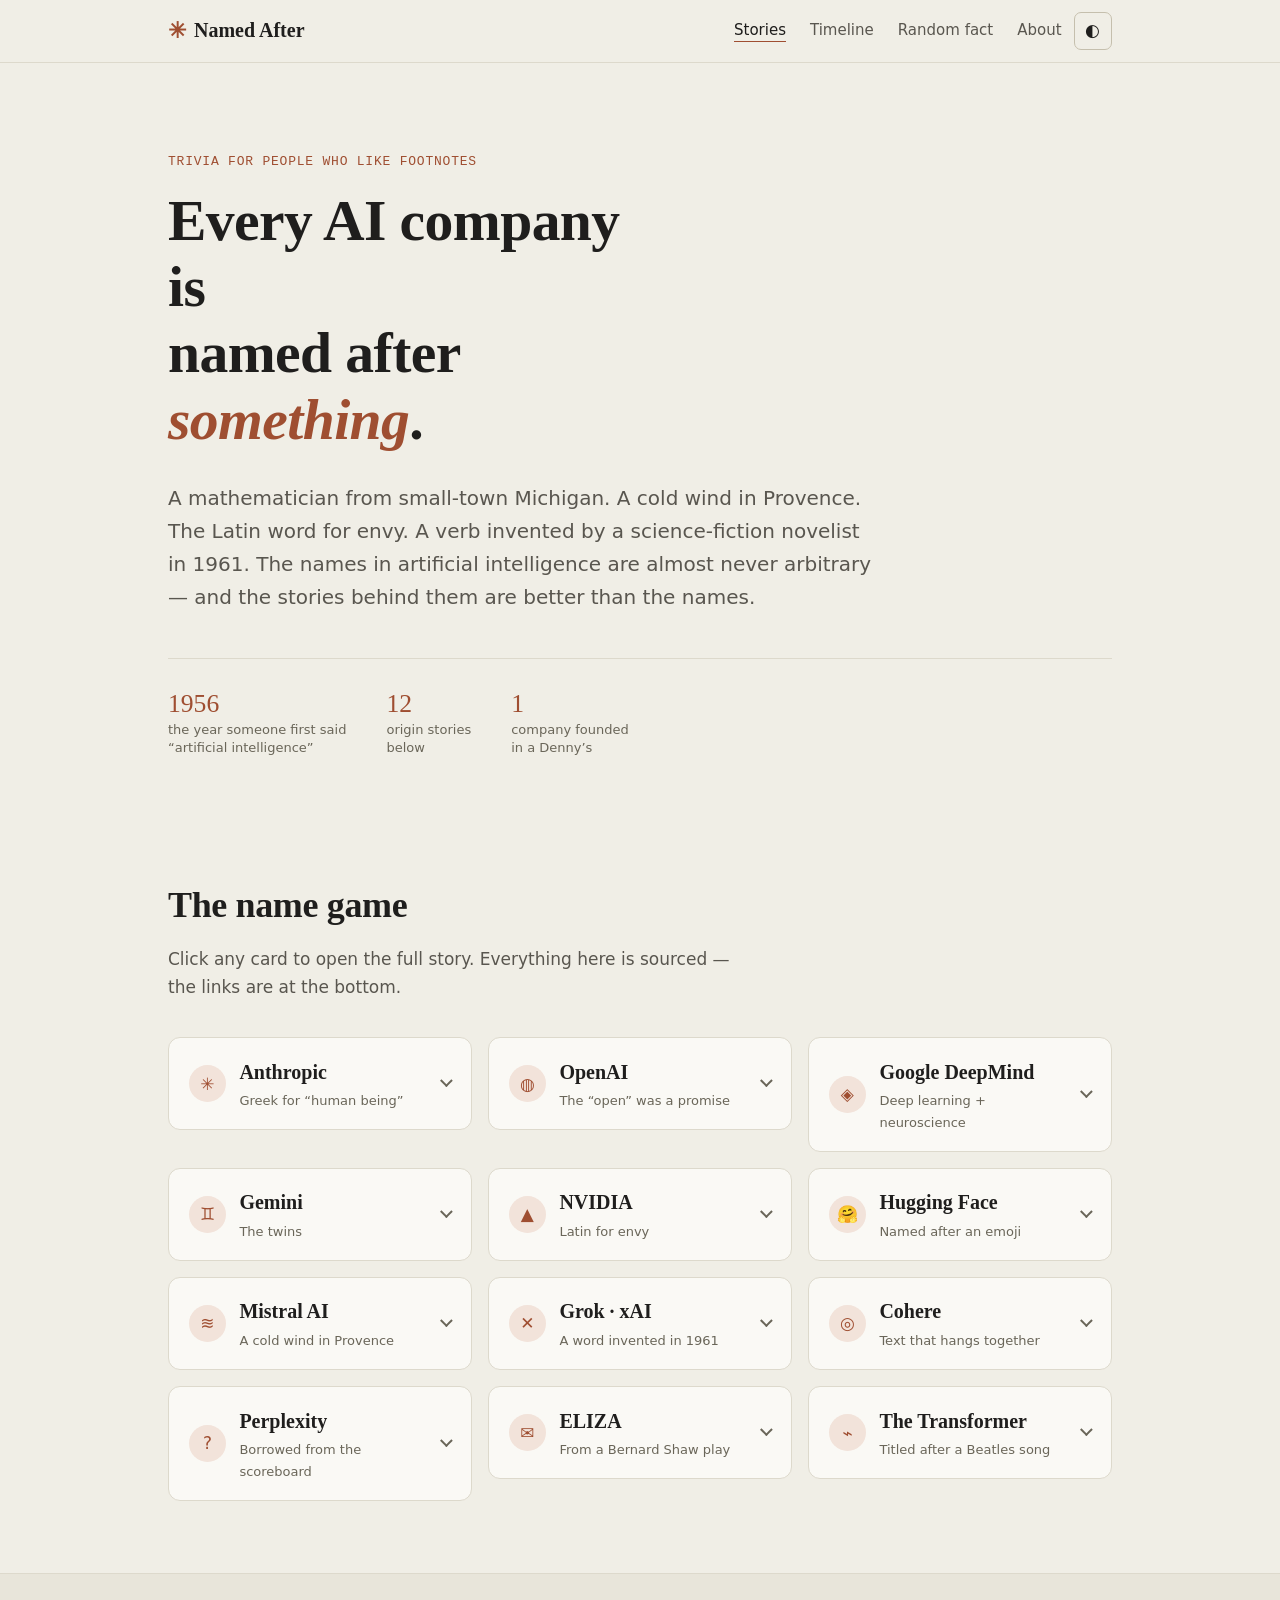
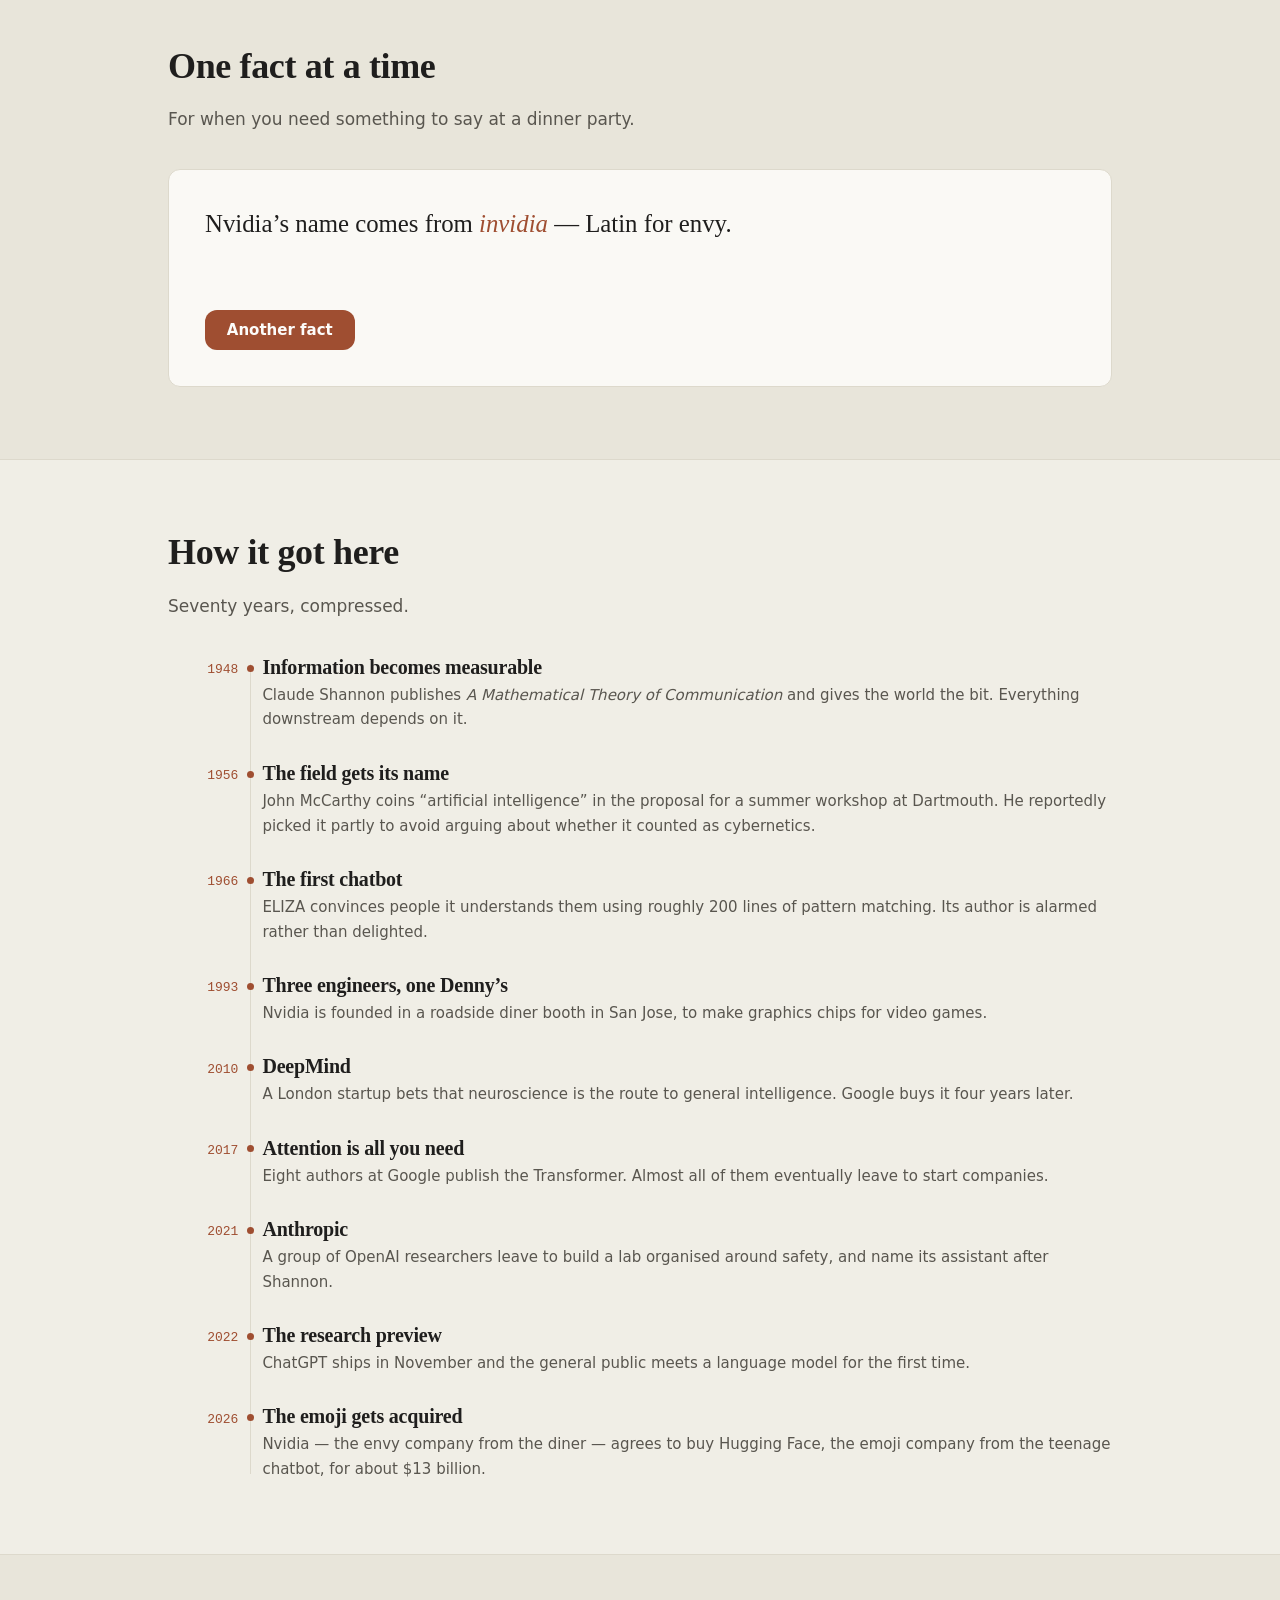
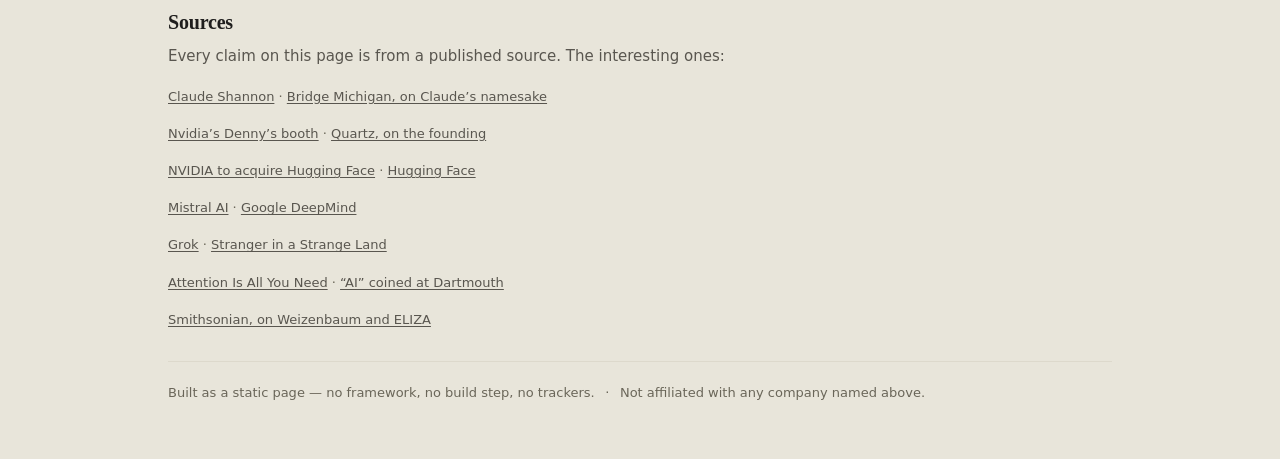
==== commit 098eb18b: "Add About page" ====
--- a/index.html
+++ b/index.html
@@ -35,6 +35,31 @@
 
   <link rel="icon" href="data:image/svg+xml,<svg xmlns='http://www.w3.org/2000/svg' viewBox='0 0 100 100'><text y='.9em' font-size='90'>✳️</text></svg>">
   <link rel="stylesheet" href="assets/style.css">
+
+  <!--
+    assets/main.js only enhances this page: the cards are <details>, and the
+    theme follows prefers-color-scheme on its own. But three controls exist
+    purely to be scripted, and with JavaScript off they are dead buttons that
+    still look pressable. Worse, at mobile widths .site-nav is display:none
+    until main.js adds .is-open, so without JS the navigation was not
+    reachable at all — the hamburger was the only way in and it did nothing.
+
+    This block only applies when scripting is off, so it costs scripted
+    visitors nothing.
+  -->
+  <noscript>
+    <style>
+      /* Show the links instead of a toggle that can never be pressed. */
+      @media (max-width: 768px) {
+        .nav-toggle { display: none; }
+        .site-nav   { display: flex; }
+      }
+      /* The theme still follows the OS; only the manual override is gone. */
+      .theme-toggle { display: none; }
+      /* One fact is already on the page and reads fine alone. */
+      #fact-btn { display: none; }
+    </style>
+  </noscript>
 </head>
 <body>
 
@@ -42,7 +67,7 @@
 
 <header class="site-header">
   <div class="wrap header-inner">
-    <a class="brand" href="#top">
+    <a class="brand" href="./">
       <span class="brand-mark" aria-hidden="true">✳</span>
       <span>Named&nbsp;After</span>
     </a>
@@ -53,9 +78,10 @@
     </button>
 
     <nav id="site-nav" class="site-nav" aria-label="Main">
-      <a href="#origins">Origins</a>
-      <a href="#timeline">Timeline</a>
-      <a href="#shuffle">Random fact</a>
+      <a href="./#origins" aria-current="page">Stories</a>
+      <a href="./#timeline">Timeline</a>
+      <a href="./#shuffle">Random fact</a>
+      <a href="about.html">About</a>
     </nav>
 
     <button id="theme-toggle" class="theme-toggle" type="button" aria-pressed="false">
--- a/assets/style.css
+++ b/assets/style.css
@@ -201,6 +201,12 @@
   font-weight: 500;
 }
 .site-nav a:hover { color: var(--text); }
+.site-nav a[aria-current="page"] {
+  color: var(--text);
+  text-decoration: underline;
+  text-decoration-color: var(--accent);
+  text-underline-offset: 0.35rem;
+}
 
 .nav-toggle, .theme-toggle {
   display: inline-flex;
@@ -470,11 +476,26 @@
   margin: 0 0 1.75rem;
   padding: 0;
   display: grid;
-  gap: 0.45rem;
+  /* 0.7rem, not 0.45rem: the links below carry vertical padding to reach a
+     24px hit area, and at the old gap those padded boxes met each other. */
+  gap: 0.7rem;
   font-size: var(--step-2);
+  /* 2, not the inherited 1.65. The padded links below come to a 25.6px hit
+     box, and vertical padding on an inline element does NOT push lines apart
+     — so at 1.65 (21.45px) the hit areas of two different links on
+     consecutive lines overlapped by 4px, and a tap near the boundary landed
+     on the wrong source. The line box has to be at least as tall as the hit
+     box. Measured with getClientRects(), not getBoundingClientRect(): the
+     latter returns the union of a wrapped link's fragments and reports
+     overlaps that are not real. */
+  line-height: 2;
   color: var(--text-faint);
 }
-.source-list a { color: var(--text-muted); }
+/* These measured 18px tall — under WCAG 2.5.8's 24px minimum, and they sit in
+   pairs separated by a middot, so the criterion's spacing exception does not
+   rescue them either. Vertical padding grows the hit box without reflowing
+   anything; see the line-height note above for the catch that comes with it. */
+.source-list a { color: var(--text-muted); padding-block: 0.25rem; }
 .source-list a:hover { color: var(--accent); }
 
 .colophon {
@@ -518,3 +539,133 @@
 @media (prefers-reduced-motion: reduce) {
   * { transition-duration: 0.01ms !important; animation-duration: 0.01ms !important; }
 }
+
+/* --- Increased contrast ---------------------------------------------- */
+
+/* Honoured when the reader has asked their OS for more contrast. Every value
+   below clears WCAG AAA (7:1) against the darkest background it can land on,
+   where the base palette targets AA (4.5:1):
+     light --text-muted #2b2925 on --bg-alt [11.51]
+     light --text-faint #3d3a34 on --bg-alt  [8.99]
+     light --accent     #743420 on --bg-alt  [7.39], white on it [9.08]
+     dark  --text-faint #c3beb0 on --surface-2 [7.42]
+     dark  --accent     #f0a888 on --surface-2 [6.99], --bg on it [8.45]
+   Borders move too, for WCAG 1.4.11: --border #8a8474 is 3.21:1 on --bg.
+
+   This block must stay BELOW the three base theme blocks, so it wins on equal
+   specificity, and ABOVE @media print, so printing still wins over it. The
+   nested dark rules repeat the base selectors exactly, because
+   `:root:not([data-theme="light"])` outranks a bare `:root` and would
+   otherwise keep the base dark tokens. */
+@media (prefers-contrast: more) {
+  :root {
+    --text:          #000000;
+    --text-muted:    #2b2925;
+    --text-faint:    #3d3a34;
+    --border:        #8a8474;
+    --border-strong: #6e695c;
+    --accent:        #743420;
+    --accent-hover:  #5c2917;
+    --accent-soft:   #f7ece5;
+    --focus:         #0b4ea0;
+  }
+
+  @media (prefers-color-scheme: dark) {
+    :root:not([data-theme="light"]) {
+      --text:          #ffffff;
+      --text-muted:    #dcd8cd;
+      --text-faint:    #c3beb0;
+      --border:        #7a756c;
+      --border-strong: #948e83;
+      --accent:        #f0a888;
+      --accent-hover:  #f8c0a6;
+      --accent-soft:   #2c2118;
+      --focus:         #a8cdfa;
+    }
+  }
+
+  :root[data-theme="dark"] {
+    --text:          #ffffff;
+    --text-muted:    #dcd8cd;
+    --text-faint:    #c3beb0;
+    --border:        #7a756c;
+    --border-strong: #948e83;
+    --accent:        #f0a888;
+    --accent-hover:  #f8c0a6;
+    --accent-soft:   #2c2118;
+    --focus:         #a8cdfa;
+  }
+
+  /* The header's translucent blur puts page content faintly behind the nav.
+     Make it opaque so nothing shows through. */
+  .site-header { background: var(--bg); backdrop-filter: none; }
+}
+
+/* --- Print ---------------------------------------------------------- */
+
+/* This page is a reference — twelve sourced origin stories and a timeline —
+   so people save it as a PDF or print it. Without this block that produced
+   something close to useless: the cards are <details>, so eleven of the
+   twelve stories printed as collapsed one-line summaries, the sticky header
+   landed on top of the first section, and the dark theme burned a full page
+   of toner.
+   Printing has no viewport and no interaction, so:
+     * force the light palette regardless of theme or OS preference
+     * open every card, since the reader cannot click paper
+     * drop every control, which does nothing on paper
+     * print link targets, which are the point of a sourced page */
+@media print {
+  :root, :root[data-theme="dark"] {
+    --bg:            #fff;
+    --bg-alt:        #fff;
+    --surface:       #fff;
+    --surface-2:     #fff;
+    --border:        #ccc;
+    --border-strong: #999;
+    --text:          #000;
+    --text-muted:    #333;
+    --text-faint:    #444;
+    --accent:        #000;
+    --accent-hover:  #000;
+    --accent-soft:   #fff;
+    --on-accent:     #fff;
+  }
+
+  body { font-size: 10.5pt; line-height: 1.45; }
+
+  /* Controls, and the sticky header that would overprint the first section. */
+  .site-header,
+  .skip-link,
+  .nav-toggle,
+  .theme-toggle,
+  .site-nav,
+  #fact-btn { display: none !important; }
+
+  /* The cards are <details>, so without this eleven of twelve print as a
+     one-line summary and the page is worthless on paper.
+     It has to be ::details-content. A closed <details> is NOT hidden with
+     display:none on its children — the child keeps `display: block` and even
+     reports a clientHeight; the hiding happens with content-visibility on an
+     internal slot, which only this pseudo-element can reach. `display: block
+     !important` on .card-body looks like the fix, changes nothing, and tests
+     clean if you check the child's computed style instead of the rendered
+     height of the <details> itself. Supported in Chrome 131+, Safari 18.4+
+     and Firefox 139+; main.js covers older engines via beforeprint. */
+  .card::details-content { content-visibility: visible !important; }
+  .card > summary { list-style: none; }
+  .card > summary::-webkit-details-marker { display: none; }
+
+  /* One column, and never split a story across a page break. */
+  .card-grid { display: block; }
+  .card { break-inside: avoid; margin-bottom: 0.6rem; border: 1px solid var(--border); }
+  .timeline li, .fact-box { break-inside: avoid; }
+  .section { padding-block: 0.9rem; }
+  h1 { font-size: 22pt; }
+  h2 { font-size: 14pt; break-after: avoid; }
+  h3 { font-size: 11pt; break-after: avoid; }
+
+  /* A sourced page whose sources are invisible on paper is not sourced. */
+  .source-list a::after { content: " (" attr(href) ")"; font-size: 8pt; word-break: break-all; }
+  .source-list a { padding-block: 0; }
+  .source-list { line-height: 1.45; }
+}
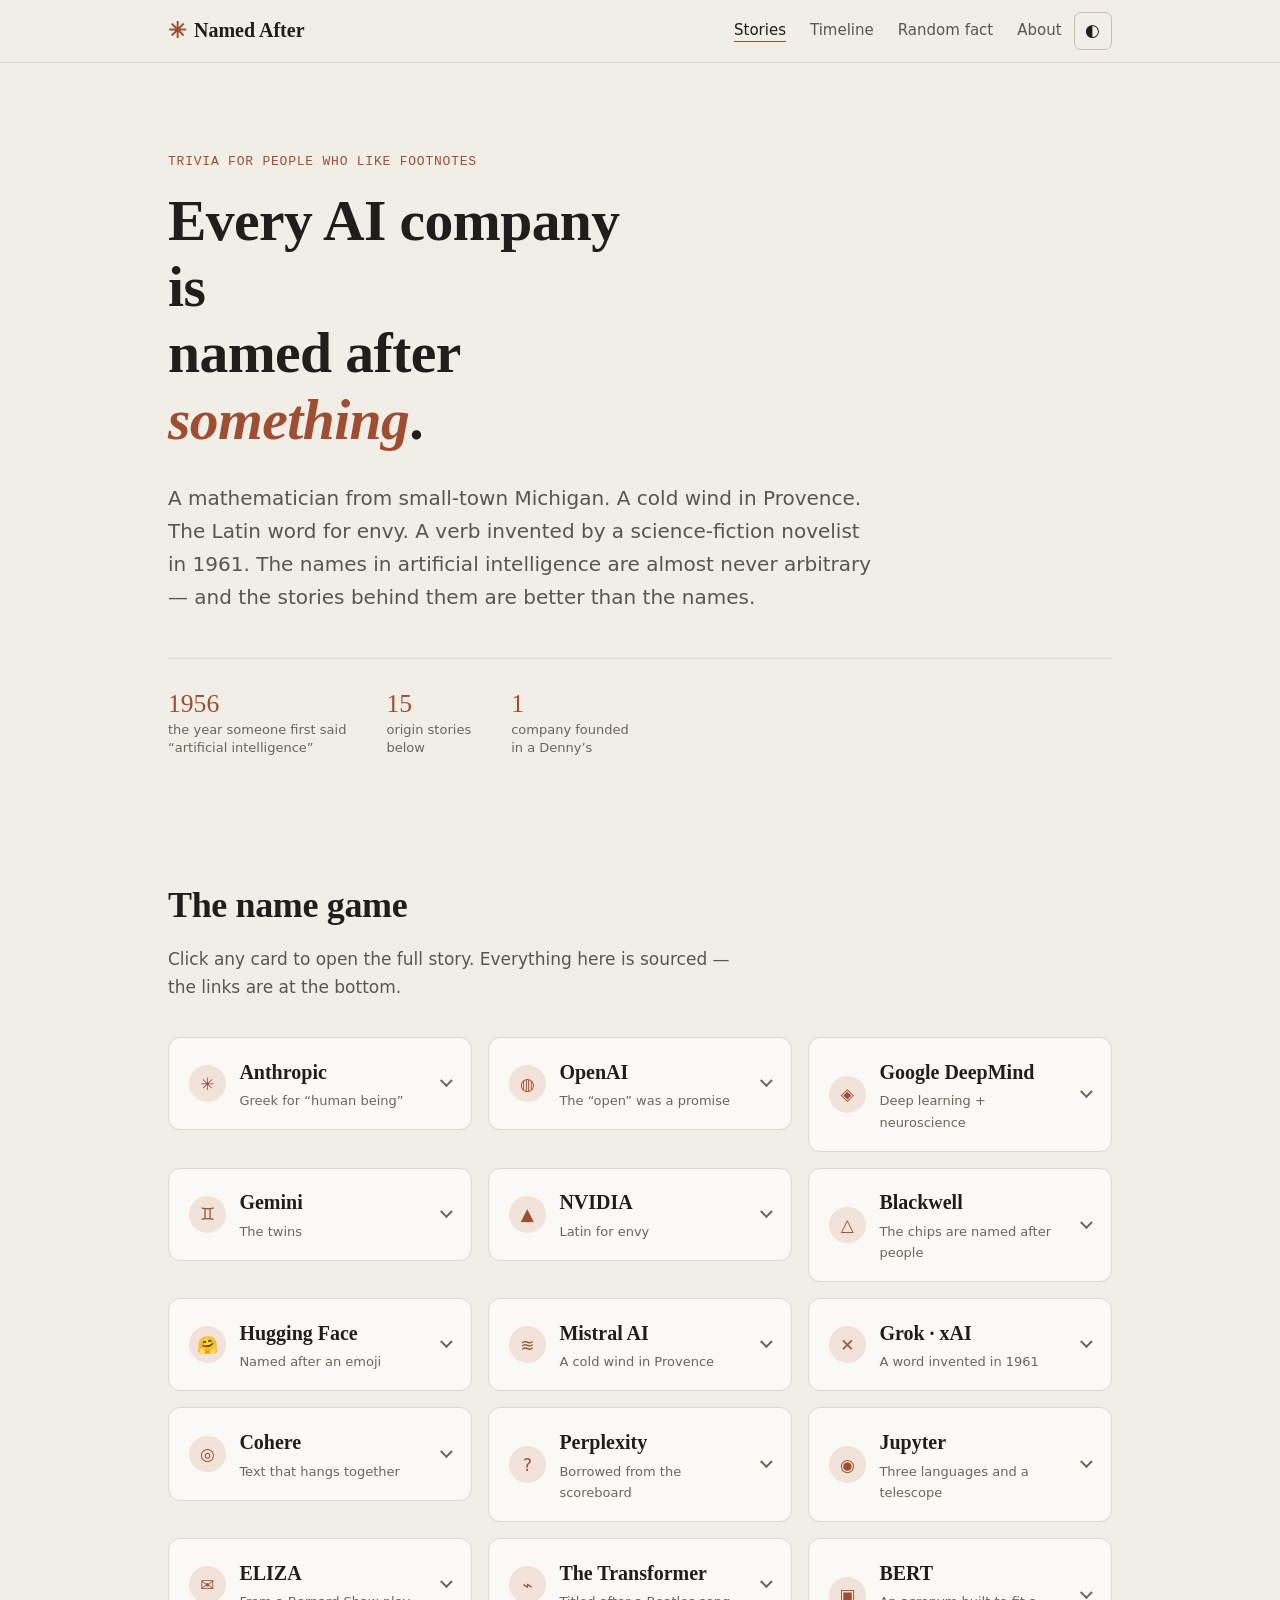
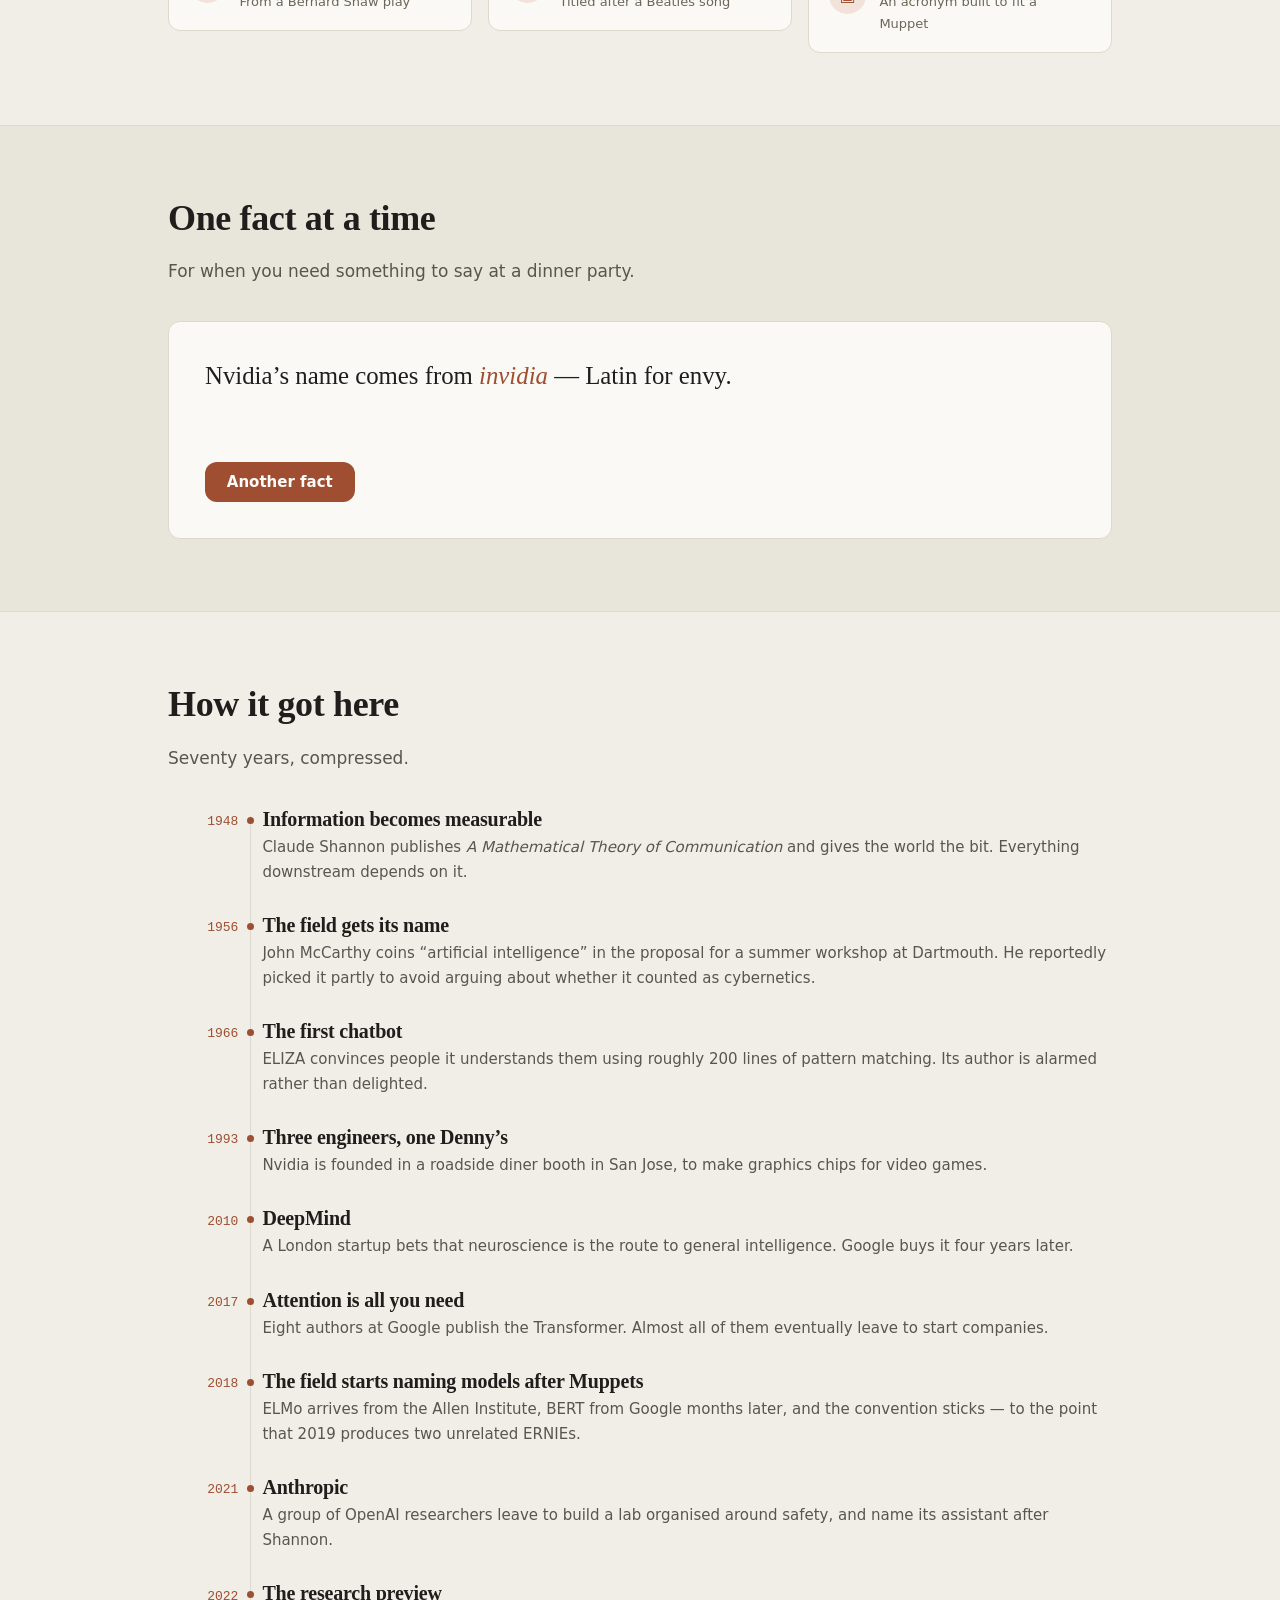
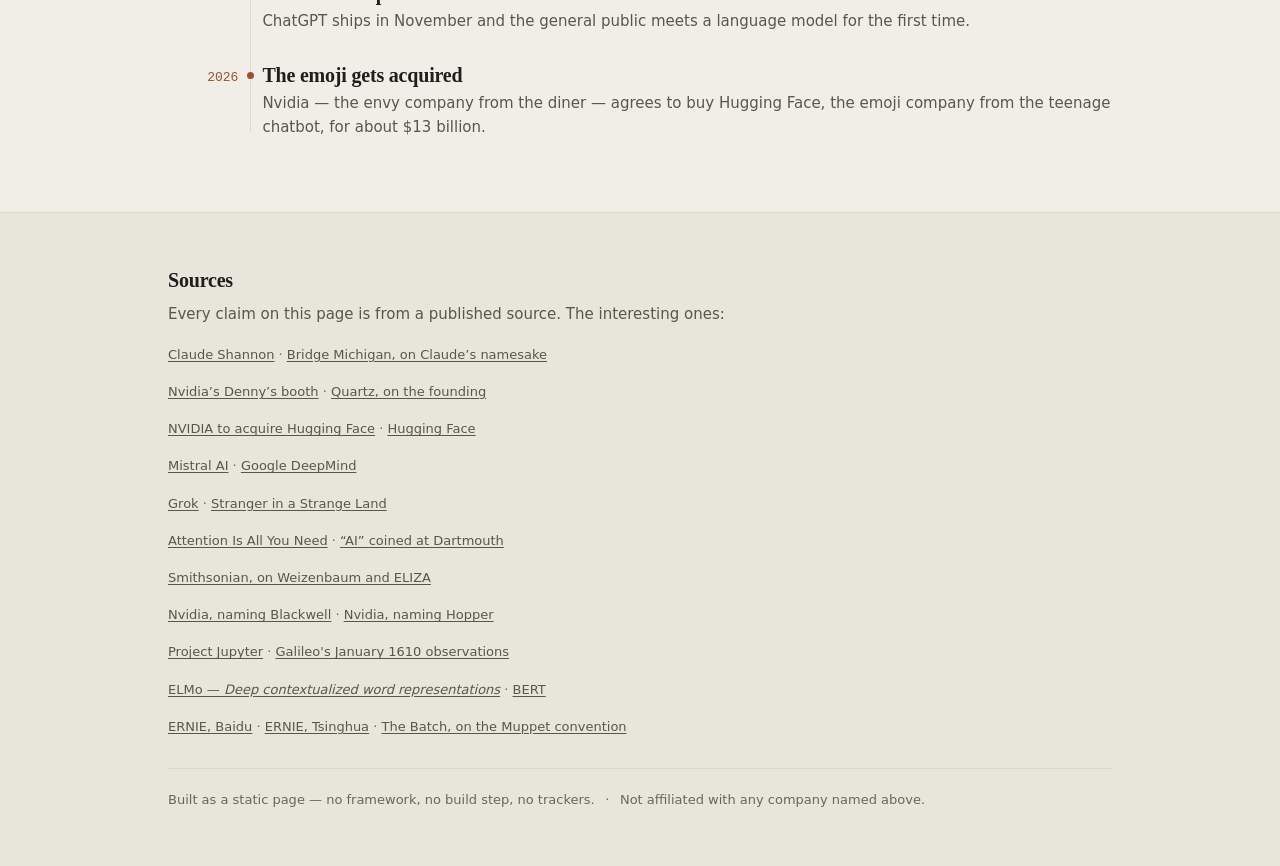
==== commit 6fa5a3b9: "claude-code: add Blackwell, Jupyter and BERT stories (task 011)" ====
--- a/index.html
+++ b/index.html
@@ -114,7 +114,7 @@
           <span class="stat-label">the year someone first said<br>“artificial intelligence”</span>
         </div>
         <div class="stat">
-          <span class="stat-num">12</span>
+          <span class="stat-num">15</span>
           <span class="stat-label">origin stories<br>below</span>
         </div>
         <div class="stat">
@@ -283,6 +283,40 @@
           </div>
         </details>
 
+
+        <!-- Blackwell -->
+        <details class="card" data-tags="chips">
+          <summary>
+            <span class="card-mark" aria-hidden="true">△</span>
+            <span class="card-head">
+              <span class="card-name">Blackwell</span>
+              <span class="card-hook">The chips are named after people</span>
+            </span>
+          </summary>
+          <div class="card-body">
+            <p>
+              Nvidia names the company after envy, and then names the architectures
+              after scientists. Announcing the <strong>Blackwell</strong> platform in March
+              2024, the company said it was “named in honor of <strong>David Harold
+              Blackwell</strong> — a mathematician who specialized in game theory and
+              statistics, and the first Black scholar inducted into the National Academy
+              of Sciences.”
+            </p>
+            <p>
+              Two years earlier, <strong>Hopper</strong> arrived “named for
+              <strong>Grace Hopper</strong>, a pioneering U.S. computer scientist” — the
+              rear admiral who built the first compiler and spent decades arguing that
+              programs should be written in something closer to English.
+            </p>
+            <p class="card-kicker">
+              It is a quiet habit with a real effect: the hardware the current boom runs on
+              carries the names of a statistician who worked on duels and dynamic
+              programming, and a naval officer who thought computers should meet people
+              halfway.
+            </p>
+            <p class="card-meta">Hopper 2022 · Blackwell 2024 · Nvidia</p>
+          </div>
+        </details>
         <!-- Hugging Face -->
         <details class="card" data-tags="tools">
           <summary>
@@ -418,6 +452,38 @@
               as if it were picking uniformly between 20 equally plausible next words.
             </p>
             <p class="card-meta">Founded 2022 · San Francisco</p>
+          </div>
+        </details>
+
+        <!-- Jupyter -->
+        <details class="card" data-tags="tools">
+          <summary>
+            <span class="card-mark" aria-hidden="true">◉</span>
+            <span class="card-head">
+              <span class="card-name">Jupyter</span>
+              <span class="card-hook">Three languages and a telescope</span>
+            </span>
+          </summary>
+          <div class="card-body">
+            <p>
+              Nearly every model in this collection was trained, poked at or explained in a
+              notebook, and the notebook is named twice over. <strong>Ju</strong>lia,
+              <strong>Py</strong>thon and <strong>R</strong> — the three languages the
+              project was built to support — spell the planet.
+            </p>
+            <p>
+              The planet is the point. The name and the logo are an homage to
+              <strong>Galileo</strong>, who on 7 January 1610 noted three points of light
+              beside Jupiter, saw a fourth six nights later, and by 15 January had worked
+              out that they were going round the planet rather than the Earth. He published
+              it that March as <em>Sidereus Nuncius</em>. Working notes, kept nightly, that
+              changed what people thought the sky was.
+            </p>
+            <p class="card-kicker">
+              Project Jupyter was spun out of IPython in 2014. The claim on the name is
+              modest and exact — this is what a notebook is for.
+            </p>
+            <p class="card-meta">Spun out of IPython, 2014</p>
           </div>
         </details>
 
@@ -478,6 +544,41 @@
               exists.
             </p>
             <p class="card-meta">2017 · Google</p>
+          </div>
+        </details>
+
+        <!-- BERT -->
+        <details class="card" data-tags="model">
+          <summary>
+            <span class="card-mark" aria-hidden="true">▣</span>
+            <span class="card-head">
+              <span class="card-name">BERT</span>
+              <span class="card-hook">An acronym built to fit a Muppet</span>
+            </span>
+          </summary>
+          <div class="card-body">
+            <p>
+              In 2018 the Allen Institute for AI published <em>Deep contextualized word
+              representations</em>, and buried in the introduction is the sentence that
+              started it: “we call them <strong>ELMo</strong> (Embeddings from Language
+              Models) representations.”
+            </p>
+            <p>
+              Later that year Google answered with <strong>BERT</strong> — Bidirectional
+              Encoder Representations from Transformers. The expansion is accurate. It is
+              also five words long and lands, exactly, on Elmo's flatmate.
+            </p>
+            <p>
+              Then it got out of hand. 2019 produced <strong>two</strong> unrelated models
+              called ERNIE — one from Baidu, one from Tsinghua — published months apart,
+              each with a different expansion, neither acknowledging the other.
+            </p>
+            <p class="card-kicker">
+              Worth being precise about: none of these papers mention Sesame Street. What
+              is documented is the naming, not the intent — an acronym that happens to spell
+              a Muppet, then another, then two at once.
+            </p>
+            <p class="card-meta">ELMo 2018 · BERT 2018 · ERNIE ×2 2019</p>
           </div>
         </details>
 
@@ -554,6 +655,14 @@
             <h3>Attention is all you need</h3>
             <p>Eight authors at Google publish the Transformer. Almost all of them
             eventually leave to start companies.</p>
+          </div>
+        </li>
+        <li>
+          <span class="tl-year">2018</span>
+          <div class="tl-body">
+            <h3>The field starts naming models after Muppets</h3>
+            <p>ELMo arrives from the Allen Institute, BERT from Google months later, and
+            the convention sticks — to the point that 2019 produces two unrelated ERNIEs.</p>
           </div>
         </li>
         <li>
@@ -600,6 +709,10 @@
       <li><a href="https://en.wikipedia.org/wiki/Grok">Grok</a> · <a href="https://en.wikipedia.org/wiki/Stranger_in_a_Strange_Land">Stranger in a Strange Land</a></li>
       <li><a href="https://arxiv.org/abs/1706.03762">Attention Is All You Need</a> · <a href="https://home.dartmouth.edu/about/artificial-intelligence-ai-coined-dartmouth">“AI” coined at Dartmouth</a></li>
       <li><a href="https://www.smithsonianmag.com/history/why-the-computer-scientist-behind-the-worlds-first-chatbot-dedicated-his-life-to-publicizing-the-threat-posed-by-ai-180987971/">Smithsonian, on Weizenbaum and ELIZA</a></li>
+      <li><a href="https://nvidianews.nvidia.com/news/nvidia-blackwell-platform-arrives-to-power-a-new-era-of-computing">Nvidia, naming Blackwell</a> · <a href="https://nvidianews.nvidia.com/news/nvidia-announces-hopper-architecture-the-next-generation-of-accelerated-computing">Nvidia, naming Hopper</a></li>
+      <li><a href="https://en.wikipedia.org/wiki/Project_Jupyter">Project Jupyter</a> · <a href="https://en.wikipedia.org/wiki/Galilean_moons">Galileo's January 1610 observations</a></li>
+      <li><a href="https://arxiv.org/abs/1802.05365">ELMo — <em>Deep contextualized word representations</em></a> · <a href="https://arxiv.org/abs/1810.04805">BERT</a></li>
+      <li><a href="https://arxiv.org/abs/1904.09223">ERNIE, Baidu</a> · <a href="https://aclanthology.org/P19-1139/">ERNIE, Tsinghua</a> · <a href="https://www.deeplearning.ai/the-batch/inside-ais-muppet-empire">The Batch, on the Muppet convention</a></li>
     </ul>
     <p class="colophon">
       Built as a static page — no framework, no build step, no trackers.
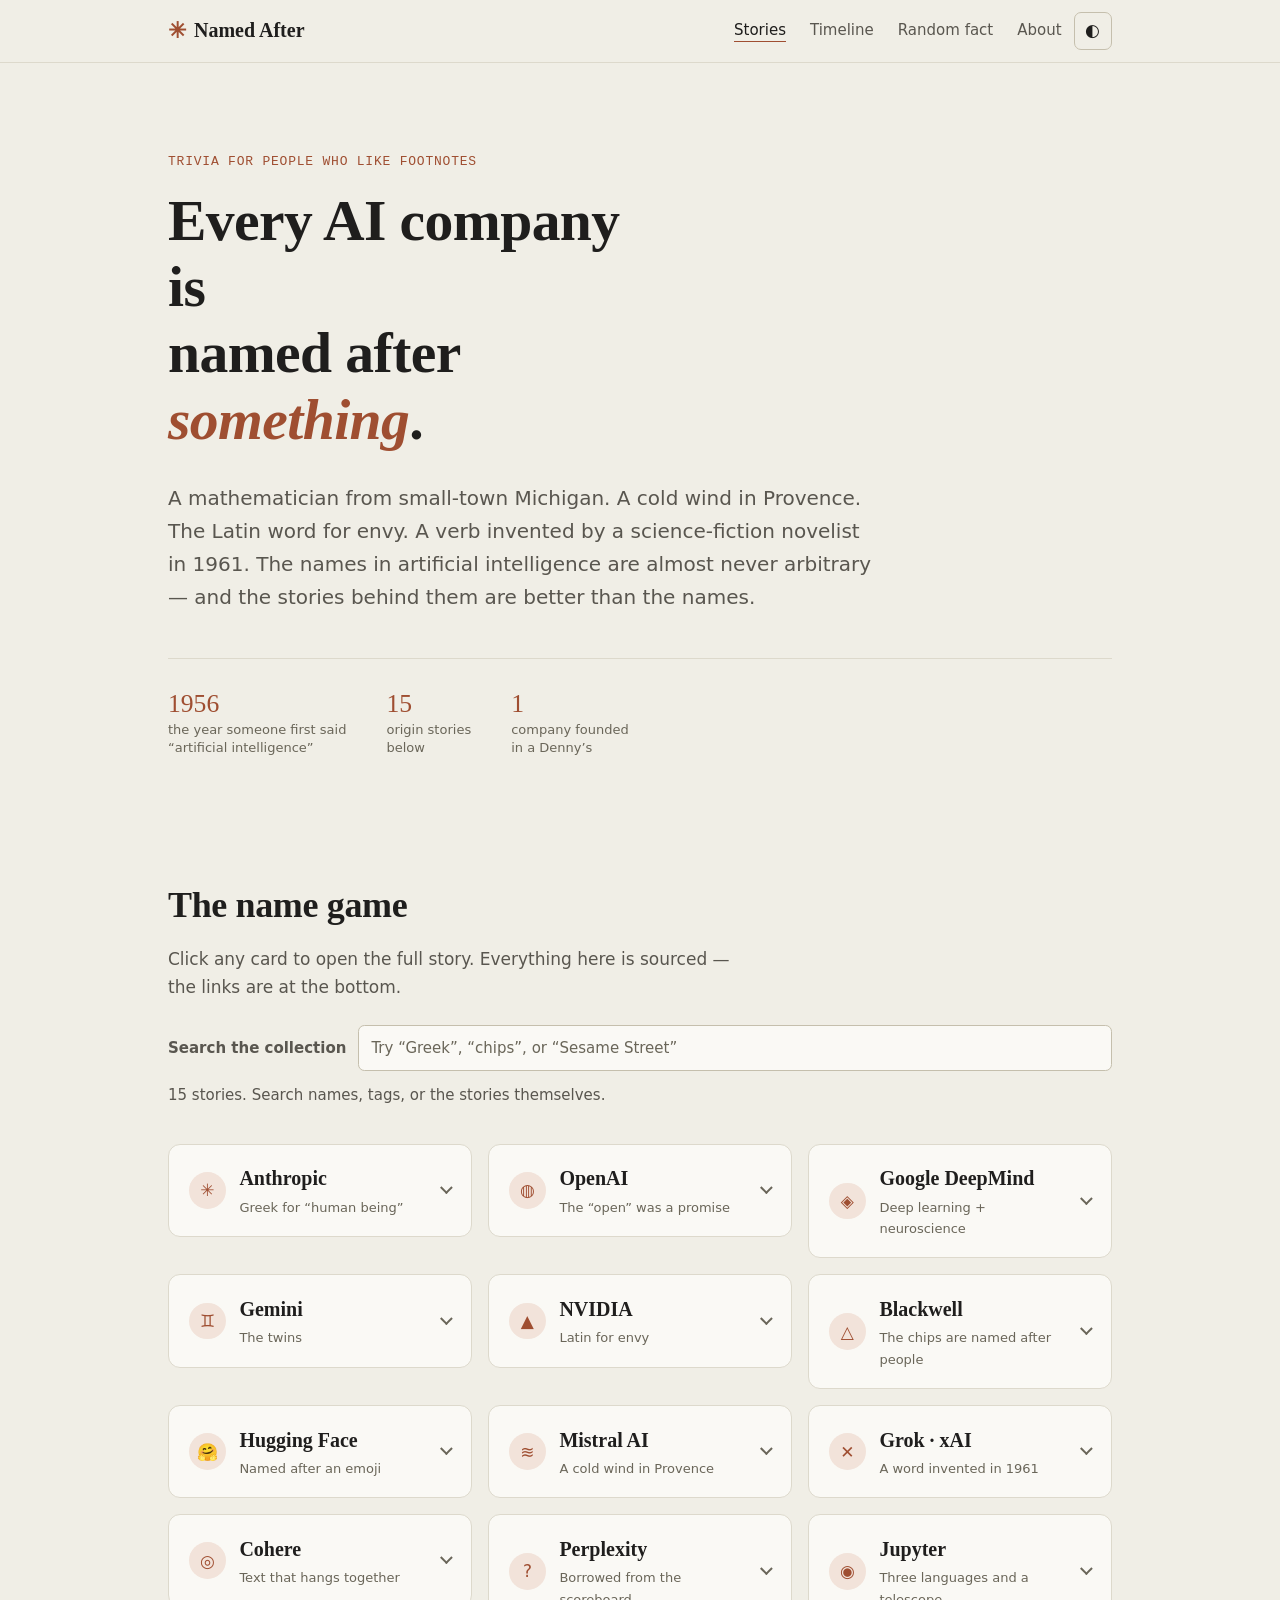
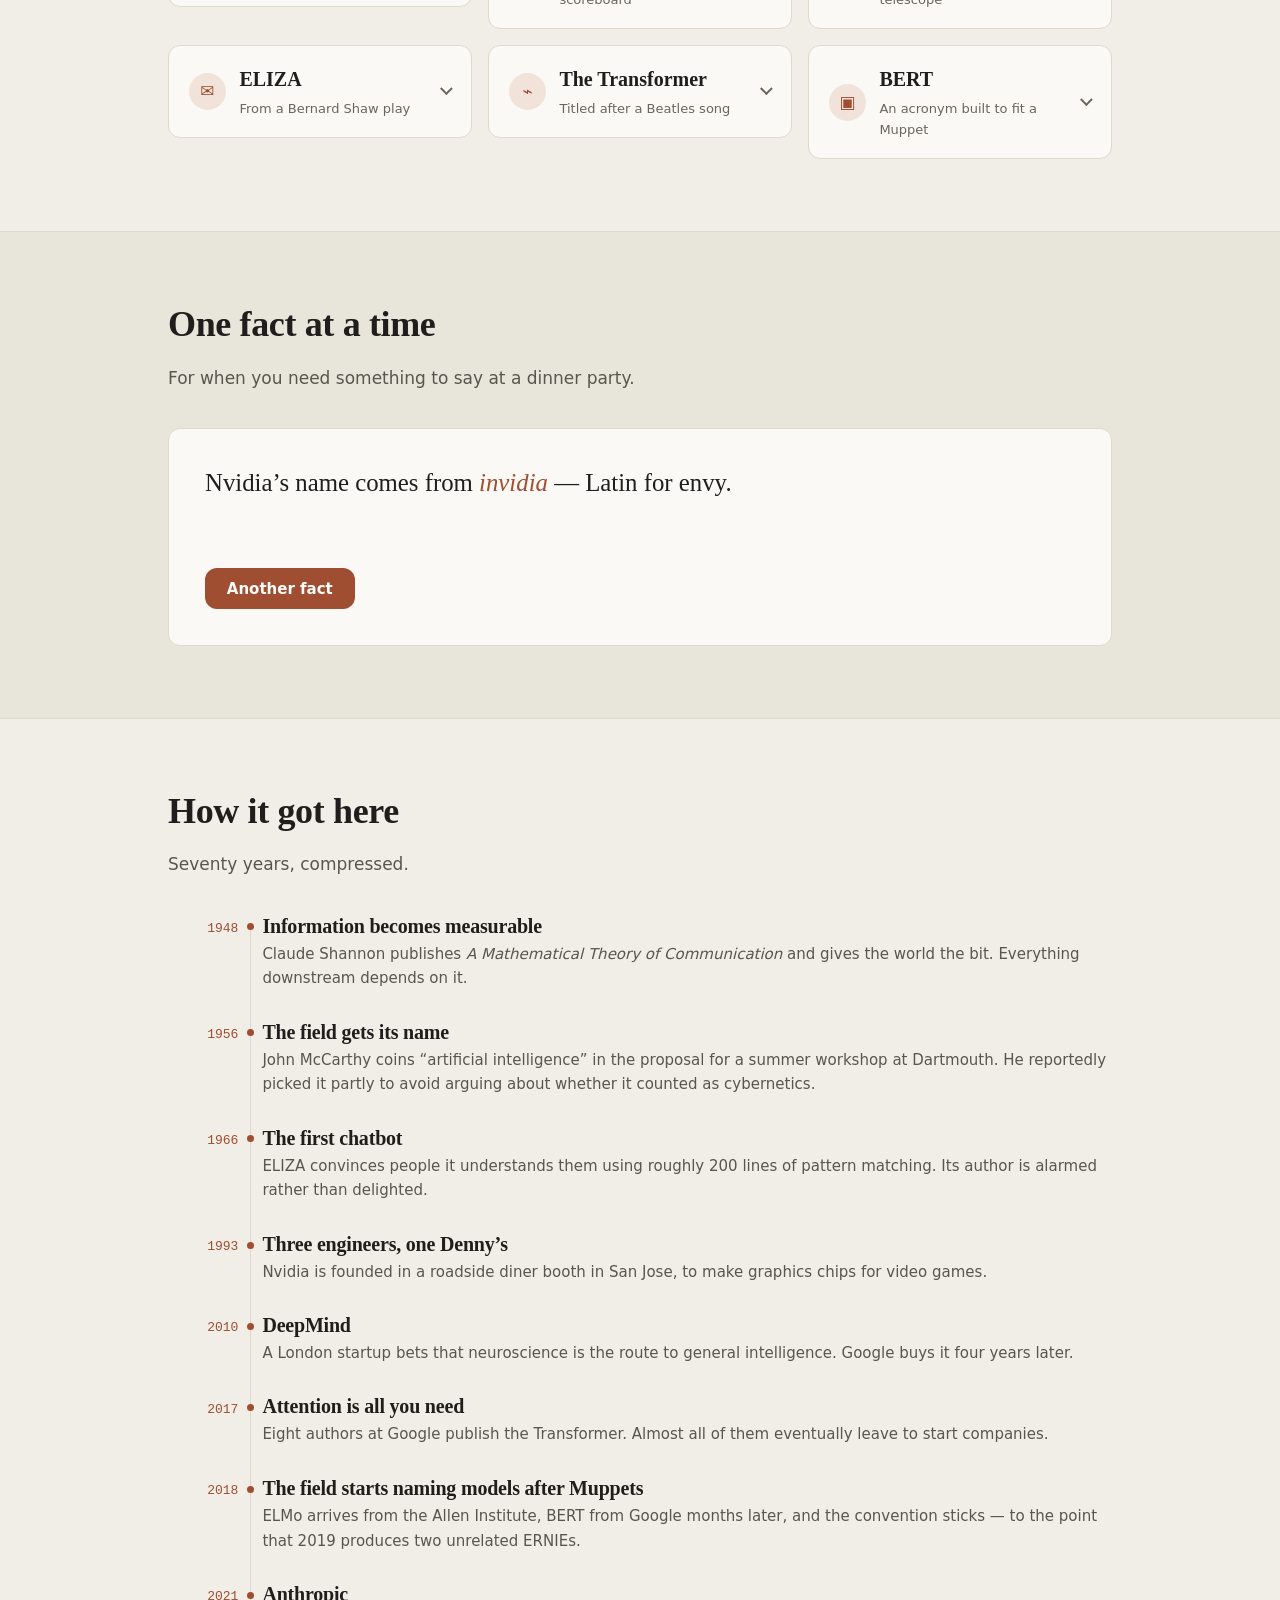
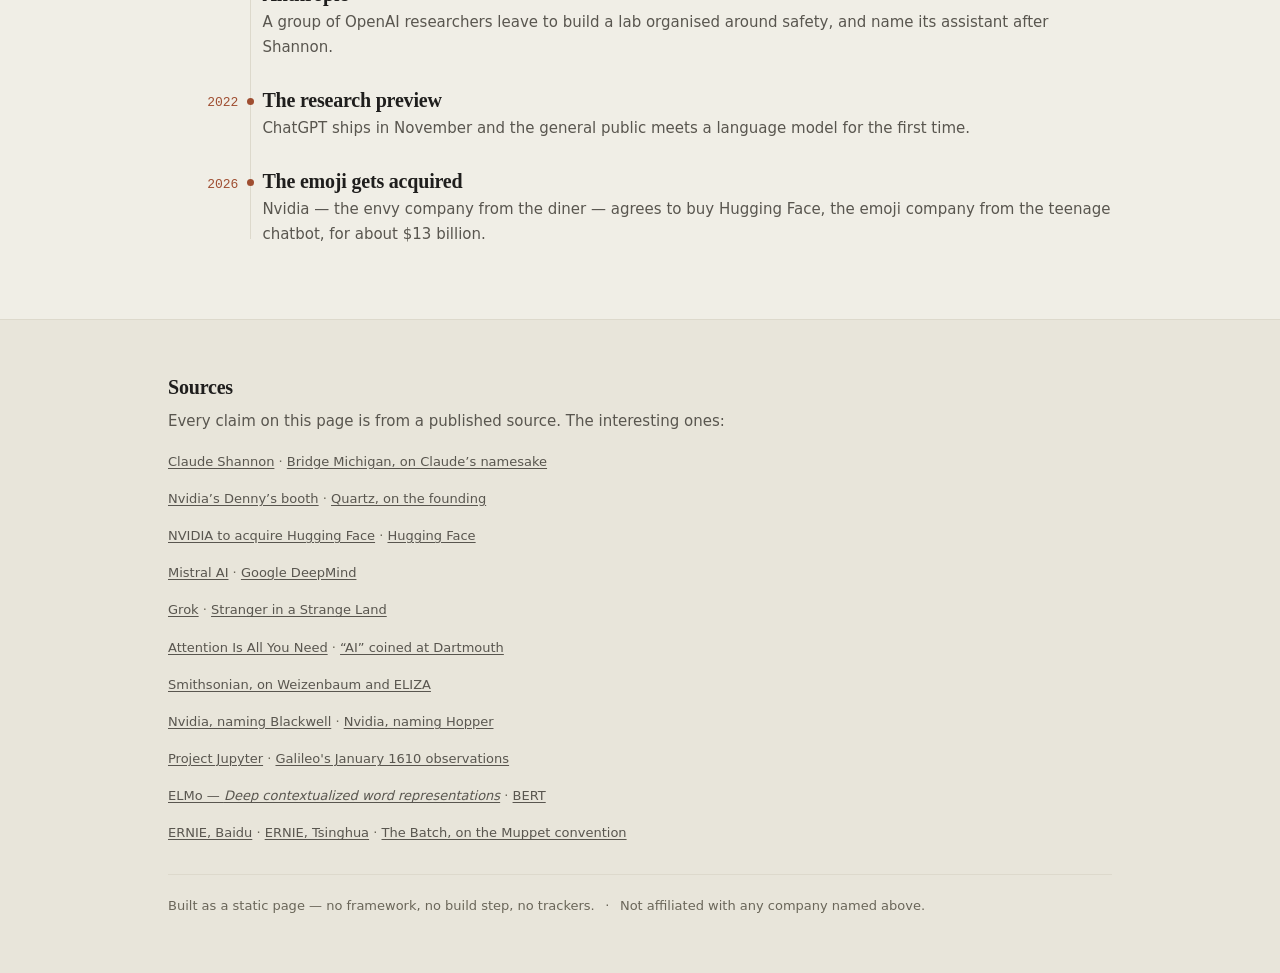
==== commit 6d58d7da: "claude-code: add story search (task 019)" ====
--- a/index.html
+++ b/index.html
@@ -134,6 +134,24 @@
         links are at the bottom.
       </p>
 
+      <!--
+        Hidden until assets/main.js unhides it. The whole page works without
+        that file — the cards are <details> — and a search box that cannot
+        search is worse than no search box at all, so this one does not exist
+        until the thing that makes it work has loaded. Same reasoning as
+        PRICESHOCK's noscript block, reached from the other direction.
+      -->
+      <div class="filter" id="filter" hidden>
+        <div class="filter-field">
+          <label for="story-search">Search the collection</label>
+          <input type="search" id="story-search" name="story-search"
+                 placeholder="Try “Greek”, “chips”, or “Sesame Street”"
+                 autocomplete="off" spellcheck="false" />
+          <button type="button" class="filter-clear" id="filter-clear" hidden>Clear</button>
+        </div>
+        <p class="filter-count" id="filter-count" role="status"></p>
+      </div>
+
       <div class="card-grid">
 
         <!-- Anthropic -->
@@ -583,6 +601,12 @@
         </details>
 
       </div>
+
+      <p class="filter-empty" id="filter-empty" hidden>
+        Nothing matches <strong id="filter-empty-term"></strong>. The collection
+        covers labs, models, chips, tools and a little history — try a shorter
+        word, or <button type="button" class="linkish" id="filter-empty-reset">show every story</button>.
+      </p>
     </div>
   </section>
 
--- a/assets/style.css
+++ b/assets/style.css
@@ -286,6 +286,86 @@
 
 .section h2 { font-size: var(--step3); }
 .section-lede { color: var(--text-muted); max-width: 52ch; margin-bottom: 2.25rem; }
+
+/* --- Story search ---------------------------------------------------- */
+
+/* Injected visible by assets/main.js; see the comment on #filter in the HTML. */
+.filter { margin: -0.75rem 0 2.25rem; }
+.filter[hidden] { display: none; }
+
+.filter-field {
+  display: flex;
+  flex-wrap: wrap;
+  align-items: center;
+  gap: 0.6rem 0.75rem;
+}
+.filter-field label {
+  font-size: var(--step-1);
+  font-weight: 600;
+  color: var(--text-muted);
+}
+.filter-field input {
+  flex: 1 1 16rem;
+  min-width: 0;
+  padding: 0.6rem 0.75rem;
+  border: 1px solid var(--border-strong);
+  border-radius: 0.4rem;
+  background: var(--surface);
+  color: var(--text);
+  font: inherit;
+  font-size: var(--step-1);
+}
+.filter-field input::placeholder { color: var(--text-faint); }
+.filter-field input:focus-visible { outline: 2px solid var(--focus); outline-offset: 2px; }
+
+/* 0.55rem of vertical padding puts this over WCAG 2.5.8's 24px minimum at the
+   site's base size — the same trap task 008 found in the footer links. */
+.filter-clear {
+  padding: 0.55rem 0.9rem;
+  border: 1px solid var(--border-strong);
+  border-radius: 0.4rem;
+  background: var(--surface-2);
+  color: var(--text);
+  font: inherit;
+  font-size: var(--step-1);
+  cursor: pointer;
+}
+.filter-clear:hover { border-color: var(--accent); color: var(--accent); }
+.filter-clear[hidden] { display: none; }
+
+.filter-count {
+  margin: 0.75rem 0 0;
+  color: var(--text-muted);
+  font-size: var(--step-1);
+  min-height: 1.5em;   /* holds its line so results do not jump as you type */
+}
+
+.filter-empty {
+  margin: 0;
+  padding: 1.5rem 0 0;
+  color: var(--text-muted);
+  max-width: 52ch;
+}
+.filter-empty[hidden] { display: none; }
+.filter-empty strong { color: var(--text); }
+
+/* A button that reads as a link. Kept a real <button> because it performs an
+   action rather than going anywhere. */
+.linkish {
+  padding: 0;
+  border: 0;
+  background: none;
+  color: var(--accent);
+  font: inherit;
+  text-decoration: underline;
+  text-underline-offset: 2px;
+  cursor: pointer;
+}
+.linkish:hover { color: var(--accent-hover); }
+
+/* A card hidden by the filter must leave the accessibility tree too, which the
+   hidden attribute does; this only stops the grid reserving its slot. */
+.card[hidden] { display: none; }
 
 /* --- Origin cards --------------------------------------------------- */
 
